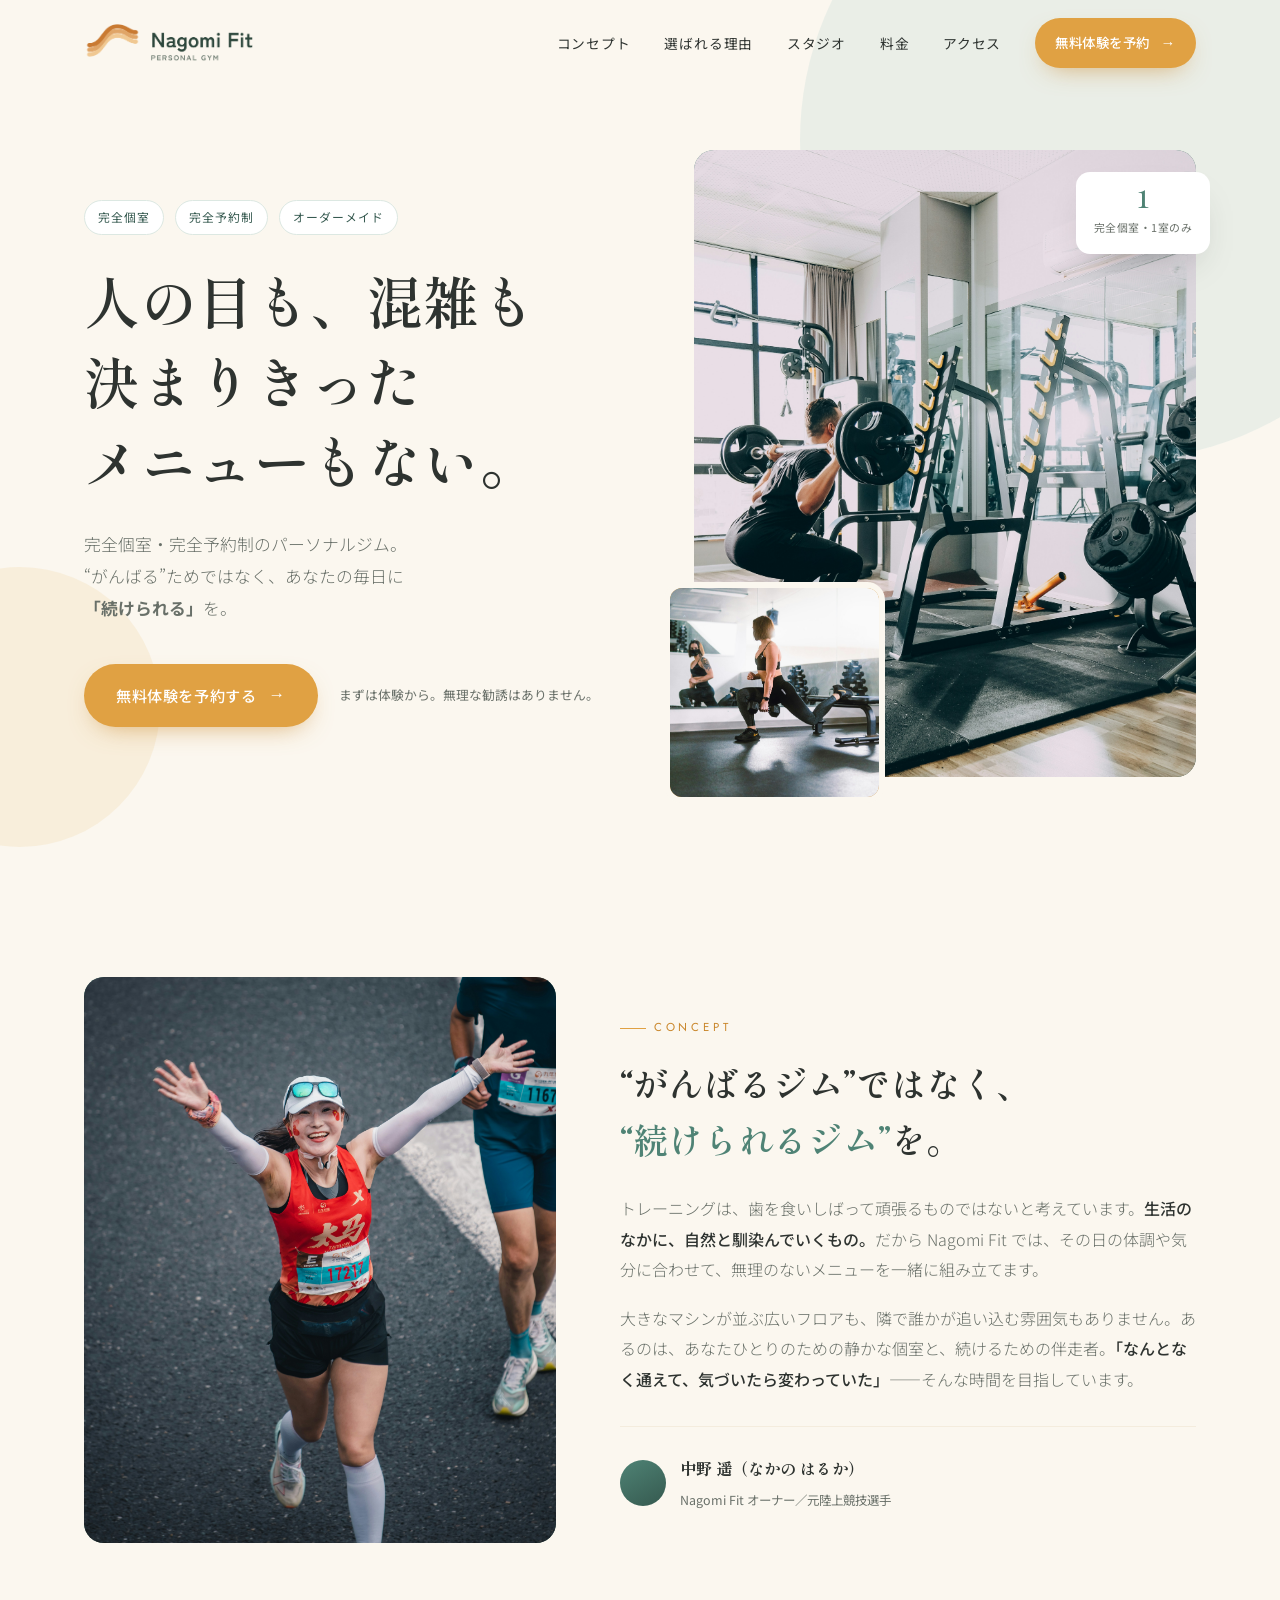
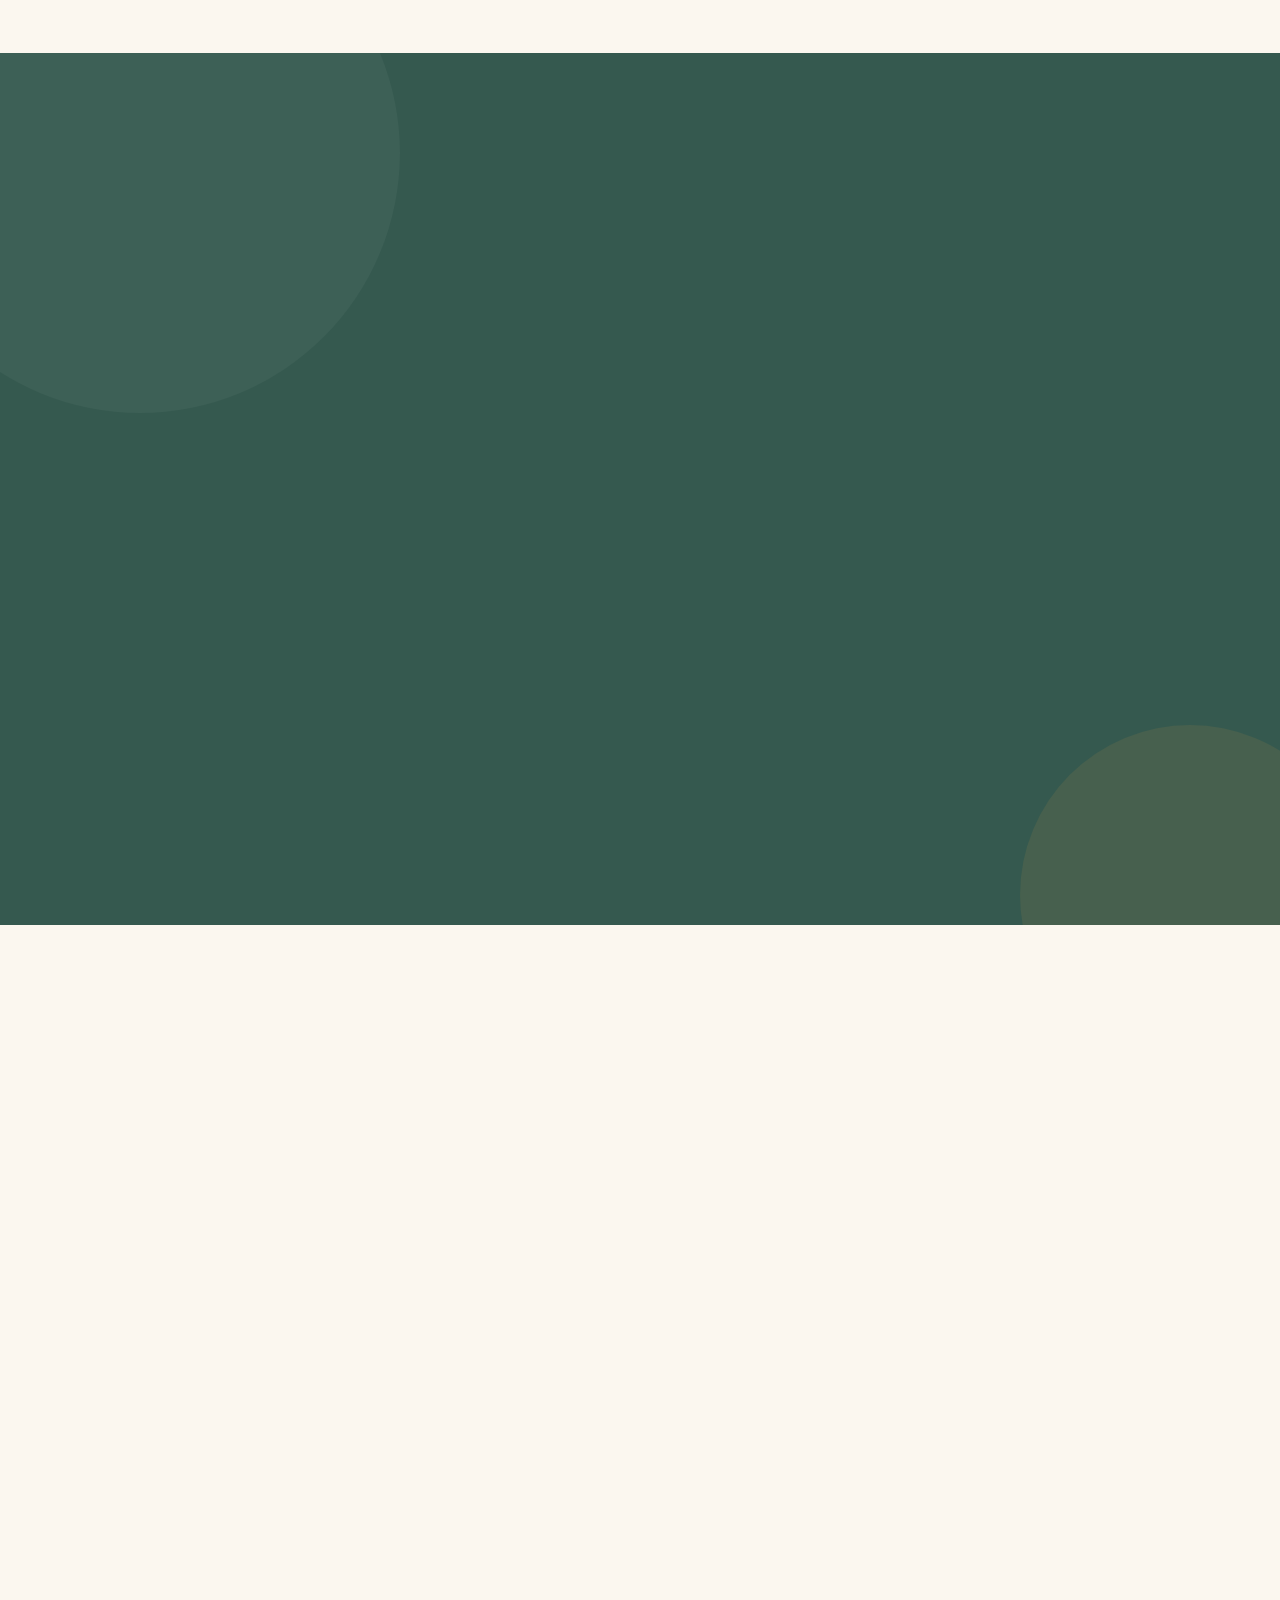
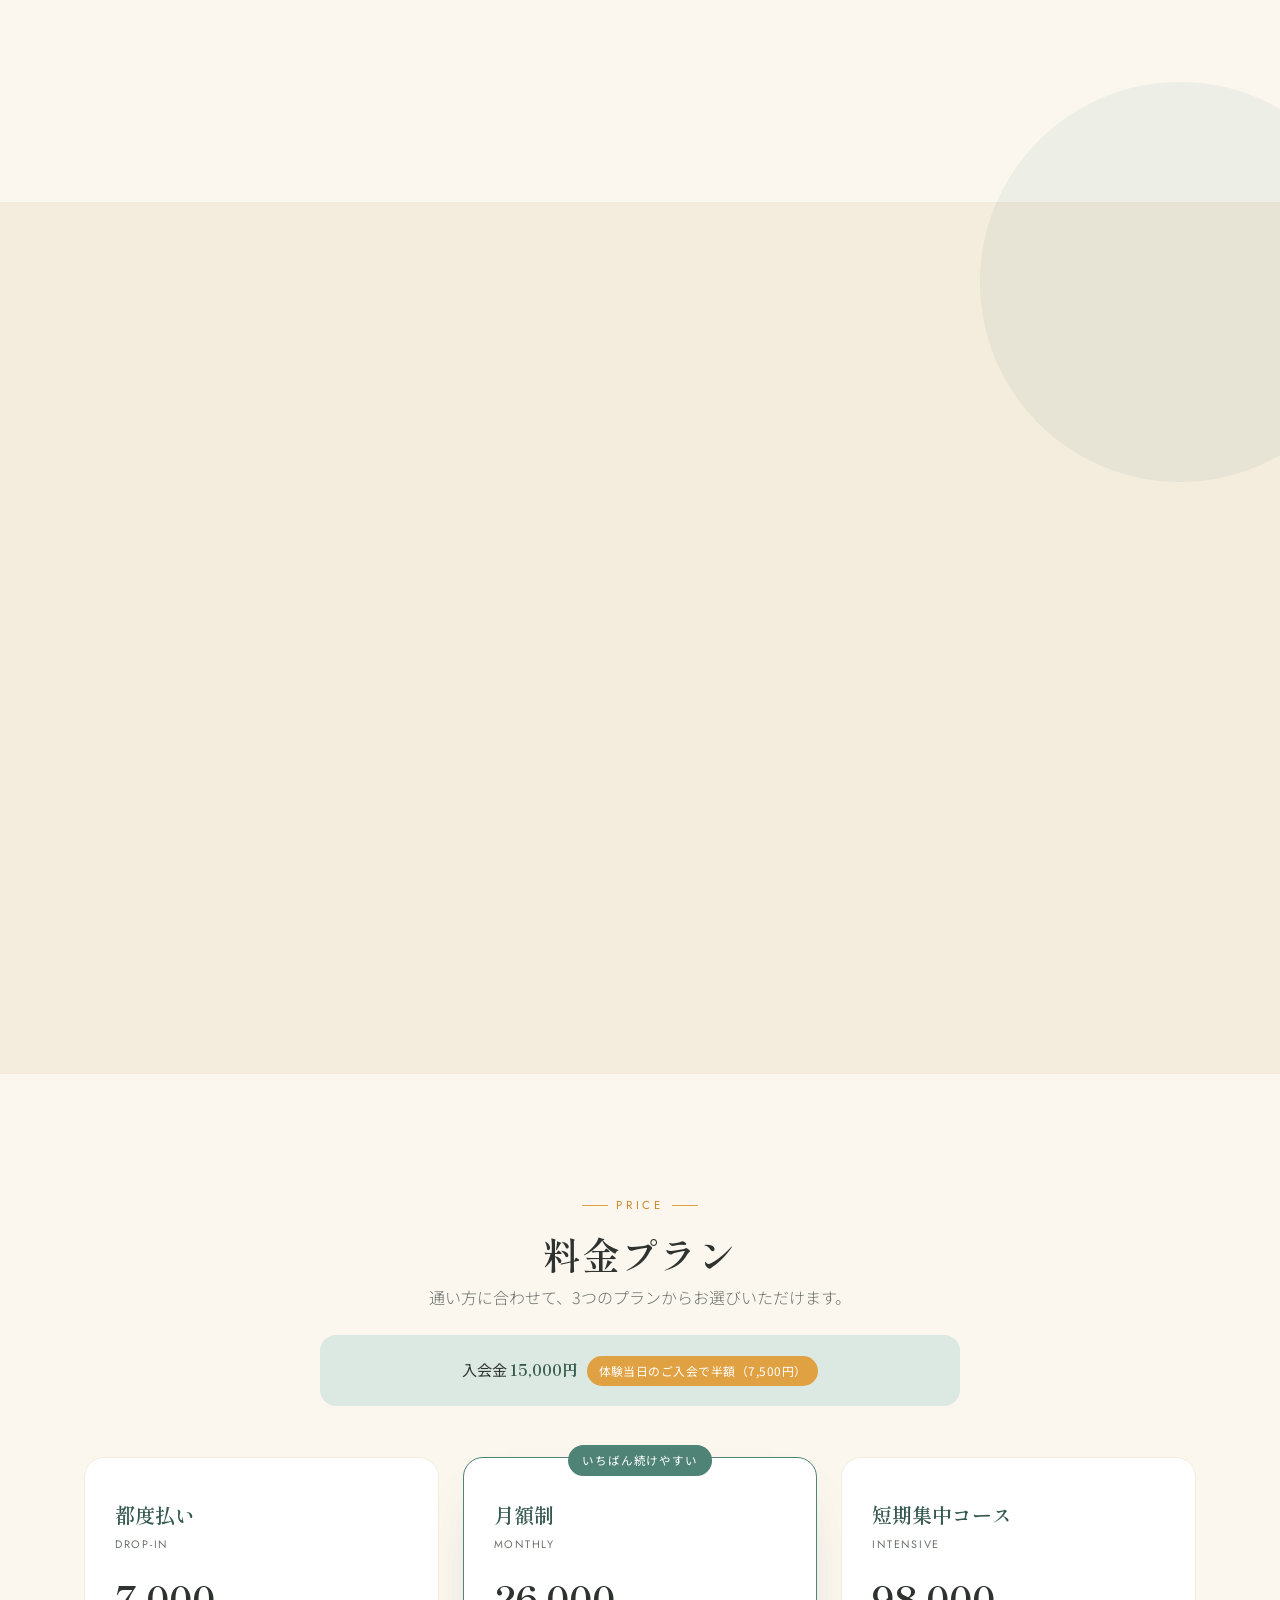
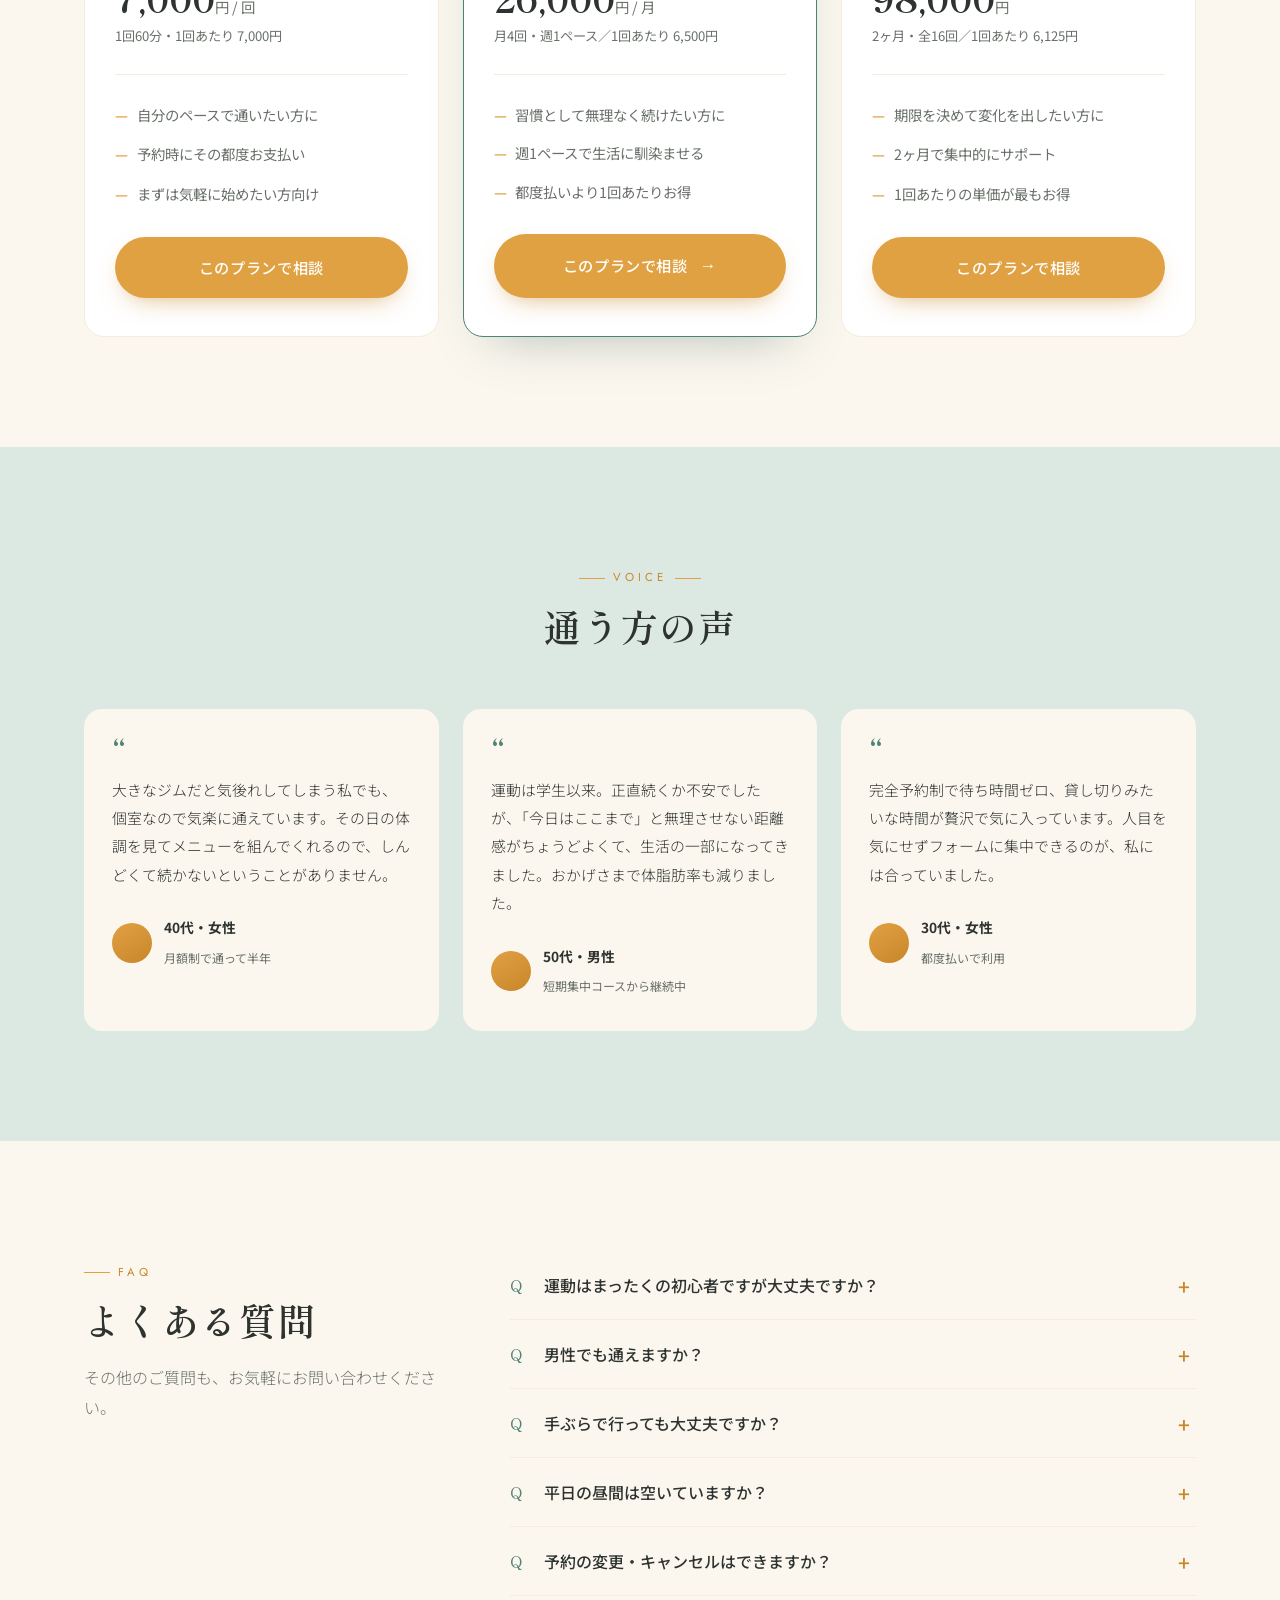
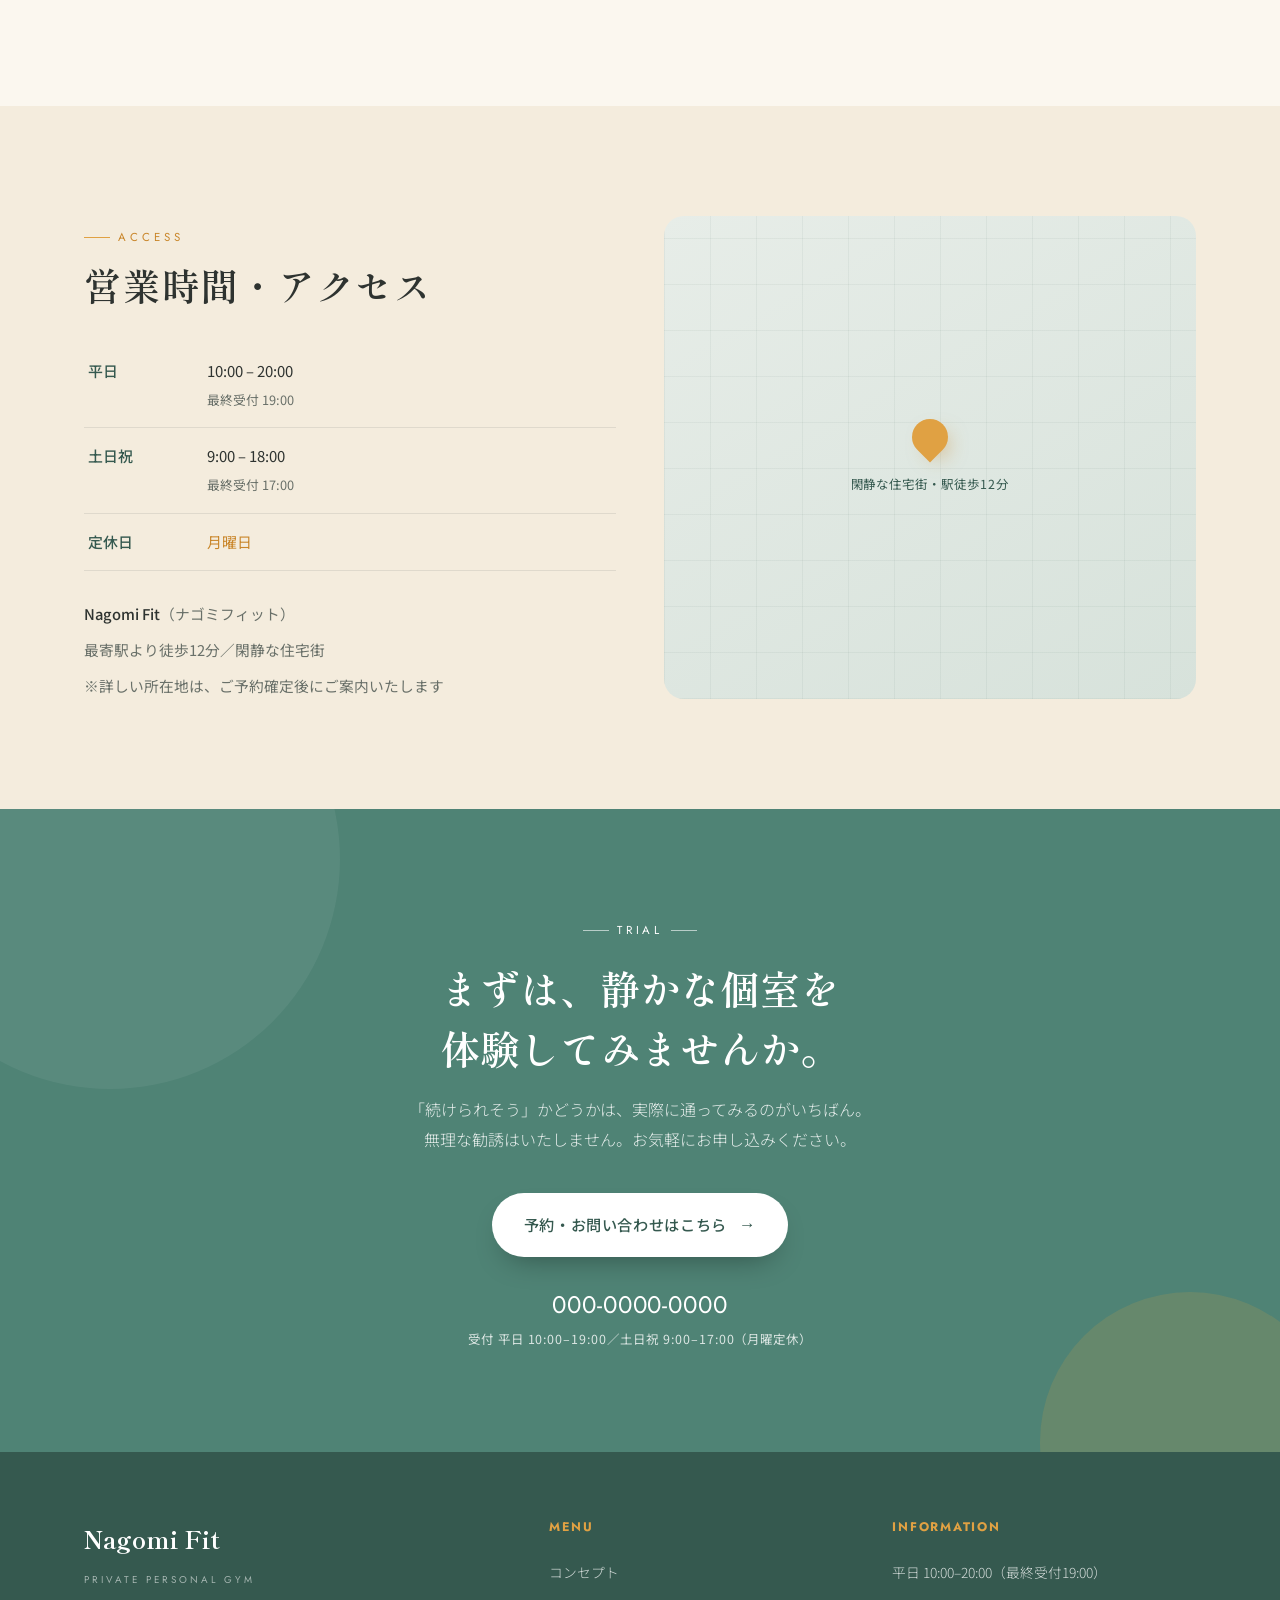
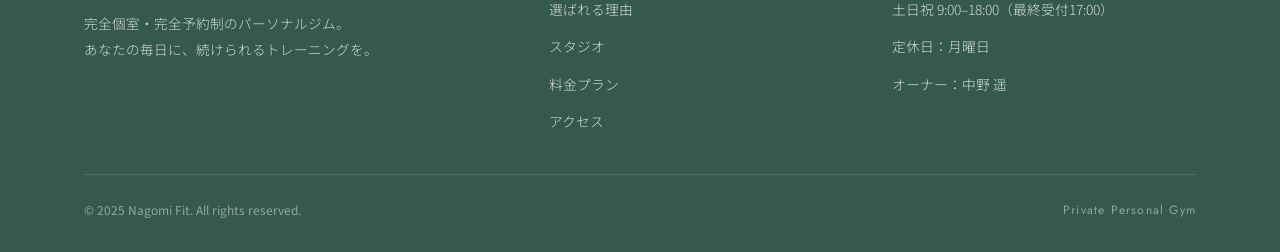
==== index.html @ 96a3b8b2 "first commit" ====
<!DOCTYPE html>
<html lang="ja">
<head>
<meta charset="UTF-8">
<meta name="viewport" content="width=device-width, initial-scale=1.0">
<title>Nagomi Fit｜完全個室・完全予約制のパーソナルジム</title>
<!-- ===== Favicon ===== -->
<link rel="icon" type="image/png" sizes="32x32" href="img/favicon2.png">
<link rel="icon" type="image/png" sizes="512x512" href="img/favicon2.png">
<link rel="apple-touch-icon" href="img/apple-touch-icon.png">
<meta name="theme-color" content="#2D473C">

<meta name="description" content="人の目も、混雑も、決まりきったメニューもない。完全個室・完全予約制のパーソナルジム Nagomi Fit。あなたの毎日に“続けられる”を。">
<link rel="preconnect" href="https://fonts.googleapis.com">
<link rel="preconnect" href="https://fonts.gstatic.com" crossorigin>
<link href="https://fonts.googleapis.com/css2?family=Shippori+Mincho:wght@500;600;700&family=Noto+Sans+JP:wght@300;400;500;700&family=Jost:wght@300;400;500&display=swap" rel="stylesheet">
<link rel="stylesheet" href="css/style.css">
</head>
<body>

<!-- ===== HEADER ===== -->
<header id="site-header">
  <div class="wrap nav">
    <a href="#top" class="logo" aria-label="Nagomi Fit ホーム">
  <img src="img/logo-transparent.png" alt="Nagomi Fit｜Private Personal Gym">
    </a>
    <nav class="menu" id="menu">
      <a class="link" href="#concept">コンセプト</a>
      <a class="link" href="#diff">選ばれる理由</a>
      <a class="link" href="#studio">スタジオ</a>
      <a class="link" href="#price">料金</a>
      <a class="link" href="#access">アクセス</a>
      <a class="btn nav-cta" href="trial.html">無料体験を予約<span class="arw">→</span></a>
    </nav>
    <button class="burger" id="burger" aria-label="メニューを開く" aria-expanded="false">
      <span></span><span></span><span></span>
    </button>
  </div>
</header>

<!-- ===== HERO ===== -->
<section class="hero" id="top">
  <div class="arc arc-1"></div>
  <div class="arc arc-2"></div>
  <div class="wrap hero-grid">
    <div class="hero-copy reveal">
      <div class="hero-tag">
        <span>完全個室</span><span>完全予約制</span><span>オーダーメイド</span>
      </div>
      <h1>人の目も、混雑も<br>決まりきった<br>メニューもない。</h1>
      <p class="sub">完全個室・完全予約制のパーソナルジム。<br>“がんばる”ためではなく、あなたの毎日に<strong><br>「続けられる」</strong>を。</p>
      <div class="hero-actions">
        <a class="btn" href="trial.html">無料体験を予約する<span class="arw">→</span></a>
        <span class="note">まずは体験から。無理な勧誘はありません。</span>
      </div>
    </div>
    <div class="hero-visual reveal">
      <!-- 写真の入れ方：.ph の中に <img> を1つ入れるだけ（ラベルと模様は自動で消えます） -->
      <div class="ph ph-main">
        <img src="img/1.jpg" alt="完全個室でのトレーニング風景">
      </div>
      <div class="ph ph-sub">
        <img src="img/1no2.jpg" alt="トレーニングの様子">
      </div>
      <div class="float-badge">
        <b>1</b><span>完全個室・1室のみ</span>
      </div>
    </div>
  </div>
</section>

<!-- ===== CONCEPT ===== -->
<section class="concept" id="concept">
  <div class="wrap concept-grid">
    <div class="ph ph-portrait reveal">
      <img src="img/2.jpg" alt="オーナー・トレーナー 中野 遥">
      <div class="cap">OWNER<small>オーナー・トレーナー 中野 遥</small></div>
    </div>
    <div class="concept-body reveal">
      <span class="eyebrow">Concept</span>
      <h2>“がんばるジム”ではなく、<br><span class="mark">“続けられるジム”</span>を。</h2>
      <p>トレーニングは、歯を食いしばって頑張るものではないと考えています。<strong>生活のなかに、自然と馴染んでいくもの。</strong>だから Nagomi Fit では、その日の体調や気分に合わせて、無理のないメニューを一緒に組み立てます。</p>
      <p>大きなマシンが並ぶ広いフロアも、隣で誰かが追い込む雰囲気もありません。あるのは、あなたひとりのための静かな個室と、続けるための伴走者。<strong>「なんとなく通えて、気づいたら変わっていた」</strong>——そんな時間を目指しています。</p>
      <div class="owner">
        <span class="dot"></span>
        <div>
          <b>中野 遥（なかの はるか）</b>
          <span>Nagomi Fit オーナー／元陸上競技選手</span>
        </div>
      </div>
    </div>
  </div>
</section>

<!-- ===== DIFFERENCE ===== -->
<section class="diff" id="diff">
  <div class="arc arc-a"></div>
  <div class="arc arc-b"></div>
  <div class="wrap">
    <div class="head reveal">
      <span class="eyebrow center">Why Nagomi</span>
      <h2 class="sec-title">大手ジムとは、ここが違います。</h2>
      <p class="lead">「なんとなく良さそう」の理由を、3つに分けてお伝えします。</p>
    </div>
    <div class="diff-grid">
      <div class="dcard reveal">
        <span class="no">01</span>
        <svg class="ic" viewBox="0 0 48 48" fill="none" stroke="currentColor" stroke-width="1.6"><rect x="8" y="8" width="32" height="32" rx="4"/><path d="M24 20a4 4 0 100 8 4 4 0 000-8z"/><path d="M16 40c1.5-4 4.5-6 8-6s6.5 2 8 6"/></svg>
        <h3>完全個室</h3>
        <p class="en">Private Room</p>
        <p>トレーニングは1室のみの完全個室。周りの視線も、順番待ちもありません。人目を気にせず、自分のペースだけに集中できます。</p>
      </div>
      <div class="dcard reveal">
        <span class="no">02</span>
        <svg class="ic" viewBox="0 0 48 48" fill="none" stroke="currentColor" stroke-width="1.6"><circle cx="24" cy="24" r="16"/><path d="M24 15v9l6 4"/></svg>
        <h3>完全予約制</h3>
        <p class="en">By Appointment</p>
        <p>予約した時間は、あなただけのもの。混み合うフロアでマシンを待つことも、フラッと入ってきた人に気を遣うこともありません。</p>
      </div>
      <div class="dcard reveal">
        <span class="no">03</span>
        <svg class="ic" viewBox="0 0 48 48" fill="none" stroke="currentColor" stroke-width="1.6"><path d="M10 30c4-2 6-10 8-10s3 6 6 6 4-12 6-12 4 14 6 14"/><path d="M8 38h32"/></svg>
        <h3>オーダーメイド</h3>
        <p class="en">Made For You</p>
        <p>決まったメニュー表はありません。その日のあなたを見て、ゼロから組み立てる完全オーダーメイド。だから無理なく続きます。</p>
      </div>
    </div>
    <p class="versus reveal">大人数・セルフ・画一メニューの大手ジムではなく、<b>ひとりのために、静かに続けられる場所。</b></p>
  </div>
</section>

<!-- ===== FOR YOU ===== -->
<section class="foryou" id="foryou">
  <div class="wrap foryou-grid">
    <div class="foryou-body reveal">
      <div class="head">
        <span class="eyebrow">For You</span>
        <h2 class="sec-title">こんな方に、続いています。</h2>
      </div>
      <ul class="check-list">
        <li><span class="chk">✓</span><span>ここ数年、運動から遠ざかっていた。そろそろ体を動かしたい</span></li>
        <li><span class="chk">✓</span><span>大人数のジムや、人に見られるのが少し苦手</span></li>
        <li><span class="chk">✓</span><span>これまで何度か挑戦したけれど、続かなかった</span></li>
        <li><span class="chk">✓</span><span>自分に合ったペースで、基礎から丁寧に始めたい</span></li>
      </ul>
      <p class="foryou-note"><b>運動が久しぶりの方こそ、歓迎です。</b>体力に自信がなくても大丈夫。まずはできることから、一緒に始めましょう。</p>
    </div>
    <div class="ph ph-tall reveal">
      <img src="img/3.jpg" alt="マンツーマンでの丁寧な指導">
      <div class="cap">SESSION<small>マンツーマンでの丁寧な指導</small></div>
    </div>
  </div>
</section>

<!-- ===== STUDIO ===== -->
<section class="studio" id="studio">
  <div class="arc arc-s"></div>
  <div class="wrap studio-grid">
    <div class="studio-photos reveal">
      <div class="ph big">
        <img src="img/4.jpg" alt="完全個室スタジオ全体">
        <div class="cap">STUDIO<small>完全個室スタジオ全体</small></div>
      </div>
      <div class="ph sm">
        <img src="img/5.jpg" alt="フリーウェイト">
        <div class="cap" style="font-size:.62rem">FREE WEIGHTS</div>
      </div>
      <div class="ph sm">
        <img src="img/6.jpg" alt="スタジオのディテール">
        <div class="cap" style="font-size:.62rem">DETAIL</div>
      </div>
    </div>
    <div class="studio-body reveal">
      <span class="eyebrow">Studio</span>
      <h2>あなただけの、<br>完全個室スタジオ。</h2>
      <p>大型マシンは置かず、体の使い方が身につくフリーウェイトを中心に。小さくても、必要なものだけが整った静かな空間です。</p>
      <ul class="spec">
        <li><b>完全個室 1室</b>／落ち着いてトレーニングに集中できる広さ</li>
        <li><b>フリーウェイト中心</b>／ダンベル・バーベル・ベンチなどを完備</li>
        <li><b>防音・耐荷重補強の床</b>／音や振動を気にせず動けます</li>
        <li><b>完全予約制</b>／滞在中、この空間はあなただけのもの</li>
      </ul>
    </div>
  </div>
</section>

<!-- ===== PRICE ===== -->
<section class="price" id="price">
  <div class="wrap">
    <div class="head reveal">
      <span class="eyebrow center">Price</span>
      <h2 class="sec-title">料金プラン</h2>
      <p class="lead">通い方に合わせて、3つのプランからお選びいただけます。</p>
    </div>
    <div class="join-fee reveal">
      入会金 <b>15,000円</b>
      <span class="camp">体験当日のご入会で半額（7,500円）</span>
    </div>
    <div class="plans">
      <div class="plan reveal">
        <div class="pname">都度払い</div>
        <div class="pen">Drop-in</div>
        <div class="amt">7,000<small>円 / 回</small></div>
        <div class="per">1回60分・1回あたり 7,000円</div>
        <hr>
        <ul>
          <li>自分のペースで通いたい方に</li>
          <li>予約時にその都度お支払い</li>
          <li>まずは気軽に始めたい方向け</li>
        </ul>
        <a class="btn" href="trial.html?plan=都度払い">このプランで相談</a>
      </div>
      <div class="plan feat reveal">
        <div class="tag">いちばん続けやすい</div>
        <div class="pname">月額制</div>
        <div class="pen">Monthly</div>
        <div class="amt">26,000<small>円 / 月</small></div>
        <div class="per">月4回・週1ペース／1回あたり 6,500円</div>
        <hr>
        <ul>
          <li>習慣として無理なく続けたい方に</li>
          <li>週1ペースで生活に馴染ませる</li>
          <li>都度払いより1回あたりお得</li>
        </ul>
        <a class="btn" href="trial.html?plan=月額制">このプランで相談<span class="arw">→</span></a>
      </div>
      <div class="plan reveal">
        <div class="pname">短期集中コース</div>
        <div class="pen">Intensive</div>
        <div class="amt">98,000<small>円</small></div>
        <div class="per">2ヶ月・全16回／1回あたり 6,125円</div>
        <hr>
        <ul>
          <li>期限を決めて変化を出したい方に</li>
          <li>2ヶ月で集中的にサポート</li>
          <li>1回あたりの単価が最もお得</li>
        </ul>
        <a class="btn" href="trial.html?plan=短期集中コース">このプランで相談</a>
      </div>
    </div>
  </div>
</section>

<!-- ===== VOICE ===== -->
<section class="voice" id="voice">
  <div class="wrap">
    <div class="head reveal">
      <span class="eyebrow center">Voice</span>
      <h2 class="sec-title">通う方の声</h2>
    </div>
    <div class="v-grid">
      <div class="vcard reveal">
        <div class="q">“</div>
        <p>大きなジムだと気後れしてしまう私でも、個室なので気楽に通えています。その日の体調を見てメニューを組んでくれるので、しんどくて続かないということがありません。</p>
        <div class="who"><span class="av"></span><div><b>40代・女性</b><span>月額制で通って半年</span></div></div>
      </div>
      <div class="vcard reveal">
        <div class="q">“</div>
        <p>運動は学生以来。正直続くか不安でしたが、「今日はここまで」と無理させない距離感がちょうどよくて、生活の一部になってきました。おかげさまで体脂肪率も減りました。</p>
        <div class="who"><span class="av"></span><div><b>50代・男性</b><span>短期集中コースから継続中</span></div></div>
      </div>
      <div class="vcard reveal">
        <div class="q">“</div>
        <p>完全予約制で待ち時間ゼロ、貸し切りみたいな時間が贅沢で気に入っています。人目を気にせずフォームに集中できるのが、私には合っていました。</p>
        <div class="who"><span class="av"></span><div><b>30代・女性</b><span>都度払いで利用</span></div></div>
      </div>
    </div>
  </div>
</section>

<!-- ===== FAQ ===== -->
<section class="faq" id="faq">
  <div class="wrap faq-grid">
    <div class="reveal">
      <span class="eyebrow">FAQ</span>
      <h2 class="sec-title">よくある質問</h2>
      <p class="lead" style="margin-top:.8rem">その他のご質問も、お気軽にお問い合わせください。</p>
    </div>
    <div class="faq-list reveal">
      <div class="faq-item">
        <button class="faq-q">運動はまったくの初心者ですが大丈夫ですか？</button>
        <div class="faq-a"><p>もちろんです。むしろ運動から離れていた方こそ歓迎しています。体力や経験に合わせて基礎から丁寧に組み立てますので、ご安心ください。</p></div>
      </div>
      <div class="faq-item">
        <button class="faq-q">男性でも通えますか？</button>
        <div class="faq-a"><p>はい、男性の方もご利用いただけます。完全個室・完全予約制なので、性別や年齢を問わず、周りを気にせず取り組んでいただけます。</p></div>
      </div>
      <div class="faq-item">
        <button class="faq-q">手ぶらで行っても大丈夫ですか？</button>
        <div class="faq-a"><p>動きやすい服装・シューズ・お飲み物のご用意をおすすめしています。持ち物の詳細は、ご予約後にご案内いたします。</p></div>
      </div>
      <div class="faq-item">
        <button class="faq-q">平日の昼間は空いていますか？</button>
        <div class="faq-a"><p>平日の日中は比較的ご予約が取りやすい時間帯です。ゆったり通いたい方には、平日昼のご利用もおすすめしています。</p></div>
      </div>
      <div class="faq-item">
        <button class="faq-q">予約の変更・キャンセルはできますか？</button>
        <div class="faq-a"><p>可能です。完全予約制のため、変更・キャンセルの期限を設けています。詳細はご入会時にご説明いたします。</p></div>
      </div>
    </div>
  </div>
</section>

<!-- ===== ACCESS ===== -->
<section class="access" id="access">
  <div class="wrap">
    <div class="access-grid">
      <div class="access-info reveal">
        <span class="eyebrow">Access</span>
        <h2 class="sec-title">営業時間・アクセス</h2>
        <table class="hours-table">
          <tr><th>平日</th><td>10:00 – 20:00<br><small>最終受付 19:00</small></td></tr>
          <tr><th>土日祝</th><td>9:00 – 18:00<br><small>最終受付 17:00</small></td></tr>
          <tr class="off"><th>定休日</th><td>月曜日</td></tr>
        </table>
        <div class="access-meta">
          <span><b>Nagomi Fit</b>（ナゴミフィット）</span>
          <span>最寄駅より徒歩12分／閑静な住宅街</span>
          <span>※詳しい所在地は、ご予約確定後にご案内いたします</span>
        </div>
      </div>
      <div class="map-ph reveal">
        <div class="map-pin">
          <div class="pin"></div>
          <small>閑静な住宅街・駅徒歩12分</small>
        </div>
      </div>
    </div>
  </div>
</section>

<!-- ===== CTA ===== -->
<section class="cta" id="cta">
  <div class="arc arc-c1"></div>
  <div class="arc arc-c2"></div>
  <div class="wrap cta-inner reveal">
    <span class="eyebrow center">Trial</span>
    <h2>まずは、静かな個室を<br>体験してみませんか。</h2>
    <p>「続けられそう」かどうかは、実際に通ってみるのがいちばん。<br>無理な勧誘はいたしません。お気軽にお申し込みください。</p>
    <a class="btn" href="trial.html">予約・お問い合わせはこちら<span class="arw">→</span></a>
    <div class="tel">
      <b>000-0000-0000</b>
      <span>受付 平日 10:00–19:00／土日祝 9:00–17:00（月曜定休）</span>
    </div>
  </div>
</section>

<!-- ===== FOOTER ===== -->
<footer>
  <div class="wrap">
    <div class="foot-grid">
      <div class="foot-logo">
        <b>Nagomi Fit</b><span>Private Personal Gym</span>
        <p>完全個室・完全予約制のパーソナルジム。<br>あなたの毎日に、続けられるトレーニングを。</p>
      </div>
      <div class="foot-col">
        <h4>Menu</h4>
        <ul>
          <li><a href="#concept">コンセプト</a></li>
          <li><a href="#diff">選ばれる理由</a></li>
          <li><a href="#studio">スタジオ</a></li>
          <li><a href="#price">料金プラン</a></li>
          <li><a href="#access">アクセス</a></li>
        </ul>
      </div>
      <div class="foot-col">
        <h4>Information</h4>
        <ul>
          <li>平日 10:00–20:00（最終受付19:00）</li>
          <li>土日祝 9:00–18:00（最終受付17:00）</li>
          <li>定休日：月曜日</li>
          <li>オーナー：中野 遥</li>
        </ul>
      </div>
    </div>
    <div class="foot-bottom">
      <span>© 2025 Nagomi Fit. All rights reserved.</span>
      <span class="latin">Private Personal Gym</span>
    </div>
  </div>
</footer>

<script>
  // header scroll state
  const header=document.getElementById('site-header');
  const onScroll=()=>header.classList.toggle('scrolled',window.scrollY>40);
  onScroll();window.addEventListener('scroll',onScroll,{passive:true});

  // mobile menu
  const burger=document.getElementById('burger');
  const menu=document.getElementById('menu');
  burger.addEventListener('click',()=>{
    const open=menu.classList.toggle('open');
    burger.classList.toggle('open',open);
    burger.setAttribute('aria-expanded',open);
    burger.setAttribute('aria-label',open?'メニューを閉じる':'メニューを開く');
  });
  menu.querySelectorAll('a').forEach(a=>a.addEventListener('click',()=>{
    menu.classList.remove('open');burger.classList.remove('open');
    burger.setAttribute('aria-expanded',false);
  }));

  // faq accordion
  document.querySelectorAll('.faq-q').forEach(q=>{
    q.addEventListener('click',()=>{
      const item=q.parentElement;
      const a=item.querySelector('.faq-a');
      const open=item.classList.toggle('open');
      a.style.maxHeight=open?a.scrollHeight+'px':null;
    });
  });

  // scroll reveal
  const io=new IntersectionObserver((entries)=>{
    entries.forEach(e=>{if(e.isIntersecting){e.target.classList.add('in');io.unobserve(e.target);}});
  },{threshold:.14});
  document.querySelectorAll('.reveal').forEach(el=>io.observe(el));
</script>
</body>
</html>
---- css/style.css ----
/* ==========================================================
   Nagomi Fit  |  Private Personal Gym  —  stylesheet
   Palette: sage green (#4f8375) / honey amber (#e0a143) / cream (#fbf7ef)
   Type: Shippori Mincho (見出し) / Noto Sans JP (本文) / Jost (欧文)
   ========================================================== */

  :root{
    --green:#4f8375;
    --green-deep:#35594f;
    --green-soft:#dce8e2;
    --amber:#e0a143;
    --amber-deep:#c9862a;
    --amber-soft:#f5e6c8;
    --cream:#fbf7ef;
    --cream-2:#f4ecdd;
    --ink:#2e3330;
    --ink-soft:#697069;
    --white:#ffffff;
    --serif:"Shippori Mincho",serif;
    --sans:"Noto Sans JP",sans-serif;
    --latin:"Jost",sans-serif;
    --maxw:1160px;
  }
  *{margin:0;padding:0;box-sizing:border-box}
  html{scroll-behavior:smooth}
  body{
    font-family:var(--sans);
    color:var(--ink);
    background:var(--cream);
    line-height:1.9;
    font-weight:400;
    -webkit-font-smoothing:antialiased;
    overflow-x:hidden;
  }
  img{max-width:100%;display:block}
  a{color:inherit;text-decoration:none}
  ::selection{background:var(--amber-soft)}

  /* ---------- shared ---------- */
  .wrap{max-width:var(--maxw);margin:0 auto;padding:0 24px}
  .eyebrow{
    font-family:var(--latin);
    font-weight:400;
    letter-spacing:.34em;
    font-size:.72rem;
    color:var(--amber-deep);
    text-transform:uppercase;
    display:inline-flex;align-items:center;gap:.7em;
  }
  .eyebrow::before{content:"";width:26px;height:1px;background:var(--amber)}
  .eyebrow.center{justify-content:center}
  .eyebrow.center::after{content:"";width:26px;height:1px;background:var(--amber)}
  .sec-title{
    font-family:var(--serif);
    font-weight:600;
    line-height:1.5;
    letter-spacing:.02em;
    font-size:clamp(1.55rem,3.6vw,2.35rem);
    margin:.55rem 0 0;
  }
  .lead{color:var(--ink-soft);font-weight:300;font-size:1rem}
  section{position:relative}

  .btn{
    display:inline-flex;align-items:center;gap:.8em;
    font-family:var(--sans);font-weight:500;font-size:.95rem;
    letter-spacing:.04em;
    padding:1.05em 2.1em;
    border-radius:999px;
    background:var(--amber);
    color:#fff;
    transition:transform .3s ease,box-shadow .3s ease,background .3s ease;
    box-shadow:0 10px 26px -12px rgba(201,134,42,.7);
  }
  .btn:hover{background:var(--amber-deep);transform:translateY(-2px);box-shadow:0 16px 30px -12px rgba(201,134,42,.75)}
  .btn .arw{font-family:var(--latin);font-size:1.1em}
  .btn.ghost{
    background:transparent;color:var(--green-deep);
    border:1px solid var(--green);box-shadow:none;
  }
  .btn.ghost:hover{background:var(--green);color:#fff}

  /* soft arc / circle signature motif */
  .arc{position:absolute;border-radius:50%;pointer-events:none;z-index:0}

  /* ---------- header ---------- */
  .logo{ display:block; line-height:0; }
  .logo img{
    height: 48px;/* スクロール時に縮めるなら .scrolled .logo img で調整すること */
    width: auto;
    display: block;
    transition:height .4s ease;
}
@media (max-width: 640px){
  .logo img{ height: 40px; }
  header.scrolled .logo img{ height:28px; }
}

  header{
    position:fixed;top:0;left:0;width:100%;z-index:100;
    transition:background .4s ease,box-shadow .4s ease,padding .4s ease;
    padding:18px 0;
  }
  header.scrolled{background:rgba(251,247,239,.92);backdrop-filter:blur(8px);box-shadow:0 1px 0 rgba(46,51,48,.06);padding:12px 0}
  .nav{display:flex;align-items:center;justify-content:space-between}
  .menu{display:flex;align-items:center;gap:2.1rem}
  .menu a.link{font-size:.86rem;letter-spacing:.06em;color:var(--ink);position:relative;padding:.2em 0}
  .menu a.link::after{content:"";position:absolute;left:0;bottom:-2px;width:0;height:1px;background:var(--green);transition:width .3s ease}
  .menu a.link:hover::after{width:100%}
  .nav-cta{padding:.8em 1.5em;font-size:.84rem}
  .burger{display:none;flex-direction:column;gap:5px;background:none;border:0;cursor:pointer;padding:6px;z-index:110}
  .burger span{width:26px;height:2px;background:var(--green-deep);transition:.3s}

  /* ---------- hero ---------- */
  .hero{padding:150px 0 90px;position:relative;overflow:hidden}
  .hero .arc-1{width:640px;height:640px;background:var(--green-soft);top:-180px;right:-160px;opacity:.55}
  .hero .arc-2{width:280px;height:280px;background:var(--amber-soft);bottom:20px;left:-120px;opacity:.5}
  .hero-grid{display:grid;grid-template-columns:1.05fr .95fr;gap:56px;align-items:center;position:relative;z-index:2}
  .hero-tag{display:inline-flex;gap:.7em;flex-wrap:wrap;margin-bottom:1.6rem}
  .hero-tag span{
    font-size:.74rem;letter-spacing:.08em;color:var(--green-deep);
    background:#fff;border:1px solid var(--green-soft);
    padding:.45em 1.1em;border-radius:999px;
  }
  .hero h1{
    font-family:var(--serif);font-weight:600;
    font-size:clamp(2.05rem,5.4vw,3.5rem);
    line-height:1.42;letter-spacing:.01em;color:var(--ink);
  }
  .hero h1 em{font-style:normal;color:var(--green);position:relative;white-space:nowrap}
  .hero h1 .u{
    background:linear-gradient(transparent 62%,var(--amber-soft) 62%);
  }
  .hero p.sub{margin:1.9rem 0 2.4rem;font-size:1.05rem;color:var(--ink-soft);font-weight:300;max-width:26em}
  .hero-actions{display:flex;align-items:center;gap:1.3rem;flex-wrap:wrap}
  .hero-actions .note{font-size:.8rem;color:var(--ink-soft)}
  /* hero visual */
  .hero-visual{position:relative}
  .ph{
    position:relative;border-radius:20px;overflow:hidden;
    background:linear-gradient(150deg,var(--green) 0%,var(--green-deep) 100%);
    display:flex;align-items:flex-end;
    isolation:isolate;
  }
  .ph::after{content:"";position:absolute;inset:0;background:
     radial-gradient(120% 90% at 80% 10%,rgba(255,255,255,.14),transparent 55%),
     repeating-linear-gradient(135deg,rgba(255,255,255,.05) 0 2px,transparent 2px 22px);
     z-index:1}
  .ph .cap{position:relative;z-index:2;color:rgba(255,255,255,.9);padding:18px 20px;font-size:.72rem;letter-spacing:.14em;font-family:var(--latin);text-transform:uppercase}
  .ph .cap small{display:block;font-family:var(--sans);letter-spacing:.02em;font-size:.72rem;opacity:.75;text-transform:none;margin-top:2px}
  .hero-visual .ph-main{aspect-ratio:4/5}
  .hero-visual .ph-sub{
    aspect-ratio:1/1;position:absolute;width:44%;bottom:-26px;left:-30px;
    border:6px solid var(--cream);border-radius:18px;
    background:linear-gradient(150deg,var(--amber) 0%,var(--amber-deep) 100%);
  }
  .hero-visual .ph-sub::after{background:repeating-linear-gradient(45deg,rgba(255,255,255,.06) 0 2px,transparent 2px 20px)}
  .float-badge{
    position:absolute;top:22px;right:-14px;z-index:3;
    background:#fff;border-radius:14px;padding:14px 18px;
    box-shadow:0 18px 40px -20px rgba(46,51,48,.4);
    text-align:center;
  }
  .float-badge b{font-family:var(--serif);color:var(--green);font-size:1.5rem;display:block;line-height:1}
  .float-badge span{font-size:.68rem;color:var(--ink-soft);letter-spacing:.04em}

  /* ---------- concept ---------- */
  .concept{padding:110px 0}
  .concept-grid{display:grid;grid-template-columns:.9fr 1.1fr;gap:64px;align-items:center}
  .concept .ph-portrait{aspect-ratio:5/6;border-radius:20px}
  .concept-body h2{
    font-family:var(--serif);font-weight:600;line-height:1.6;
    font-size:clamp(1.5rem,3.4vw,2.2rem);margin:1rem 0 1.6rem;
  }
  .concept-body h2 .mark{color:var(--green)}
  .concept-body p{color:var(--ink-soft);margin-bottom:1.15rem;font-weight:300}
  .concept-body p strong{color:var(--ink);font-weight:500}
  .owner{display:flex;align-items:center;gap:14px;margin-top:2rem;padding-top:1.6rem;border-top:1px solid var(--cream-2)}
  .owner .dot{width:46px;height:46px;border-radius:50%;background:linear-gradient(150deg,var(--green),var(--green-deep));flex:none}
  .owner b{font-family:var(--serif);font-size:1rem;display:block}
  .owner span{font-size:.78rem;color:var(--ink-soft)}

  /* ---------- difference ---------- */
  .diff{padding:110px 0;background:var(--green-deep);color:#fff;overflow:hidden}
  .diff .arc-a{width:520px;height:520px;background:rgba(255,255,255,.04);top:-160px;left:-120px}
  .diff .arc-b{width:340px;height:340px;background:rgba(224,161,67,.1);bottom:-140px;right:-80px}
  .diff .head{text-align:center;max-width:40em;margin:0 auto 4rem;position:relative;z-index:2}
  .diff .eyebrow{color:var(--amber)}
  .diff .eyebrow::before,.diff .eyebrow::after{background:var(--amber)}
  .diff .sec-title{color:#fff}
  .diff .head .lead{color:rgba(255,255,255,.72)}
  .diff-grid{display:grid;grid-template-columns:repeat(3,1fr);gap:26px;position:relative;z-index:2}
  .dcard{
    background:rgba(255,255,255,.05);
    border:1px solid rgba(255,255,255,.1);
    border-radius:18px;padding:38px 30px;
    transition:transform .35s ease,background .35s ease;
  }
  .dcard:hover{transform:translateY(-6px);background:rgba(255,255,255,.09)}
  .dcard .no{font-family:var(--latin);font-weight:300;font-size:.9rem;letter-spacing:.2em;color:var(--amber)}
  .dcard .ic{width:52px;height:52px;margin:22px 0 20px;color:var(--amber)}
  .dcard h3{font-family:var(--serif);font-weight:600;font-size:1.32rem;margin-bottom:.4rem}
  .dcard .en{font-family:var(--latin);font-size:.72rem;letter-spacing:.18em;color:rgba(255,255,255,.5);text-transform:uppercase;margin-bottom:1rem}
  .dcard p{color:rgba(255,255,255,.75);font-size:.92rem;font-weight:300}
  .versus{
    text-align:center;margin-top:3.4rem;position:relative;z-index:2;
    font-size:.92rem;color:rgba(255,255,255,.72);font-weight:300;
  }
  .versus b{color:#fff;font-weight:500;border-bottom:1px solid var(--amber);padding-bottom:1px}

  /* ---------- for you ---------- */
  .foryou{padding:110px 0}
  .foryou-grid{display:grid;grid-template-columns:1fr 1fr;gap:60px;align-items:center}
  .foryou .head{margin-bottom:2rem}
  .check-list{list-style:none;display:grid;gap:14px}
  .check-list li{
    display:flex;gap:16px;align-items:flex-start;
    background:#fff;border:1px solid var(--cream-2);border-radius:14px;
    padding:18px 22px;font-size:.98rem;
    transition:transform .3s ease,border-color .3s ease;
  }
  .check-list li:hover{transform:translateX(4px);border-color:var(--green-soft)}
  .check-list .chk{
    width:26px;height:26px;border-radius:50%;flex:none;
    background:var(--green-soft);color:var(--green-deep);
    display:grid;place-items:center;font-size:.8rem;margin-top:2px;
  }
  .foryou-note{
    margin-top:1.9rem;font-size:.88rem;color:var(--ink-soft);
    background:var(--amber-soft);border-radius:14px;padding:16px 20px;font-weight:300;
  }
  .foryou-note b{color:var(--ink);font-weight:500}
  .foryou .ph-tall{aspect-ratio:4/5;border-radius:20px}

  /* ---------- studio ---------- */
  .studio{padding:110px 0;background:var(--cream-2)}
  .studio .arc-s{width:400px;height:400px;background:rgba(79,131,117,.08);top:-120px;right:-100px}
  .studio-grid{display:grid;grid-template-columns:1.15fr .85fr;gap:56px;align-items:center;position:relative;z-index:2}
  .studio-photos{display:grid;grid-template-columns:1fr 1fr;grid-template-rows:auto auto;gap:14px}
  .studio-photos .ph{border-radius:16px}
  .studio-photos .big{grid-column:1/3;aspect-ratio:16/9}
  .studio-photos .sm{aspect-ratio:1/1}
  .studio-body h2{font-family:var(--serif);font-weight:600;font-size:clamp(1.5rem,3.4vw,2.1rem);line-height:1.55;margin:1rem 0 1.4rem}
  .studio-body p{color:var(--ink-soft);font-weight:300;margin-bottom:1.6rem}
  .spec{list-style:none;display:grid;gap:12px}
  .spec li{display:flex;gap:12px;font-size:.92rem;align-items:baseline}
  .spec li::before{content:"";width:6px;height:6px;border-radius:50%;background:var(--amber);flex:none;transform:translateY(-2px)}
  .spec b{color:var(--ink);font-weight:500}

  /* ---------- price ---------- */
  .price{padding:110px 0}
  .price .head{text-align:center;max-width:38em;margin:0 auto 1.4rem}
  .join-fee{
    text-align:center;max-width:640px;margin:0 auto 3.2rem;
    background:var(--green-soft);border-radius:16px;padding:20px 24px;
    font-size:.95rem;
  }
  .join-fee b{font-family:var(--serif);color:var(--green-deep)}
  .join-fee .camp{display:inline-block;background:var(--amber);color:#fff;font-size:.74rem;padding:.3em 1em;border-radius:999px;margin-left:.6em;letter-spacing:.04em}
  .plans{display:grid;grid-template-columns:repeat(3,1fr);gap:24px;align-items:stretch}
  .plan{
    background:#fff;border:1px solid var(--cream-2);border-radius:20px;
    padding:38px 30px;display:flex;flex-direction:column;position:relative;
    transition:transform .35s ease,box-shadow .35s ease;
  }
  .plan:hover{transform:translateY(-6px);box-shadow:0 24px 50px -28px rgba(46,51,48,.32)}
  .plan.feat{border-color:var(--green);box-shadow:0 24px 50px -28px rgba(53,89,79,.4)}
  .plan.feat .tag{
    position:absolute;top:-13px;left:50%;transform:translateX(-50%);
    background:var(--green);color:#fff;font-size:.72rem;letter-spacing:.08em;
    padding:.4em 1.2em;border-radius:999px;white-space:nowrap;
  }
  .plan .pname{font-family:var(--serif);font-weight:600;font-size:1.25rem;color:var(--green-deep)}
  .plan .pen{font-family:var(--latin);font-size:.68rem;letter-spacing:.16em;color:var(--ink-soft);text-transform:uppercase;margin-bottom:1.5rem}
  .plan .amt{font-family:var(--serif);font-weight:700;font-size:2.3rem;color:var(--ink);line-height:1}
  .plan .amt small{font-size:.9rem;font-weight:400;font-family:var(--sans);color:var(--ink-soft)}
  .plan .per{font-size:.82rem;color:var(--ink-soft);margin-top:.5rem}
  .plan hr{border:0;border-top:1px solid var(--cream-2);margin:1.6rem 0}
  .plan ul{list-style:none;display:grid;gap:.7rem;font-size:.9rem;color:var(--ink-soft);flex:1}
  .plan ul li{display:flex;gap:.6em}
  .plan ul li::before{content:"—";color:var(--amber);font-weight:600}
  .plan .btn{margin-top:1.8rem;justify-content:center;width:100%}

  /* ---------- voice ---------- */
  .voice{padding:110px 0;background:var(--green-soft)}
  .voice .head{text-align:center;margin-bottom:3.4rem}
  .v-grid{display:grid;grid-template-columns:repeat(3,1fr);gap:24px}
  .vcard{background:var(--cream);border-radius:18px;padding:32px 28px;position:relative}
  .vcard .q{font-family:var(--serif);font-size:2.4rem;color:var(--green);line-height:.6;height:.5em}
  .vcard p{font-size:.93rem;color:var(--ink);margin:1rem 0 1.6rem;font-weight:300}
  .vcard .who{display:flex;align-items:center;gap:12px}
  .vcard .who .av{width:40px;height:40px;border-radius:50%;background:linear-gradient(150deg,var(--amber),var(--amber-deep));flex:none}
  .vcard .who b{font-size:.86rem;display:block}
  .vcard .who span{font-size:.75rem;color:var(--ink-soft)}

  /* ---------- faq ---------- */
  .faq{padding:110px 0}
  .faq-grid{display:grid;grid-template-columns:.7fr 1.3fr;gap:56px;align-items:start}
  .faq-item{border-bottom:1px solid var(--cream-2)}
  .faq-q{
    width:100%;text-align:left;background:none;border:0;cursor:pointer;
    font-family:var(--sans);font-size:1rem;color:var(--ink);font-weight:500;
    padding:22px 40px 22px 34px;position:relative;display:flex;
  }
  .faq-q::before{content:"Q";font-family:var(--serif);color:var(--green);position:absolute;left:0;top:22px}
  .faq-q::after{content:"+";position:absolute;right:6px;top:20px;font-size:1.3rem;color:var(--amber-deep);transition:transform .3s ease}
  .faq-item.open .faq-q::after{transform:rotate(45deg)}
  .faq-a{max-height:0;overflow:hidden;transition:max-height .4s ease}
  .faq-a p{padding:0 34px 22px;color:var(--ink-soft);font-size:.92rem;font-weight:300}

  /* ---------- access ---------- */
  .access{padding:110px 0;background:var(--cream-2)}
  .access-grid{display:grid;grid-template-columns:1fr 1fr;gap:48px;align-items:stretch}
  .access-info{align-self:center}
  .hours-table{width:100%;border-collapse:collapse;margin:1.8rem 0}
  .hours-table th,.hours-table td{text-align:left;padding:14px 4px;border-bottom:1px solid rgba(46,51,48,.1);font-size:.93rem;vertical-align:top}
  .hours-table th{font-weight:500;color:var(--green-deep);width:8em;white-space:nowrap}
  .hours-table td small{color:var(--ink-soft);font-size:.8rem}
  .hours-table .off td{color:var(--amber-deep)}
  .access-meta{display:grid;gap:.5rem;font-size:.92rem;color:var(--ink-soft);margin-top:1.4rem}
  .access-meta b{color:var(--ink);font-weight:500}
  .map-ph{border-radius:20px;min-height:340px;background:
     linear-gradient(150deg,#e7ede8,#d7e2db);
     position:relative;overflow:hidden;display:grid;place-items:center}
  .map-ph::before{content:"";position:absolute;inset:0;background:
     repeating-linear-gradient(0deg,rgba(53,89,79,.06) 0 1px,transparent 1px 46px),
     repeating-linear-gradient(90deg,rgba(53,89,79,.06) 0 1px,transparent 1px 46px)}
  .map-pin{position:relative;z-index:2;text-align:center;color:var(--green-deep)}
  .map-pin .pin{width:36px;height:36px;border-radius:50% 50% 50% 0;background:var(--amber);transform:rotate(-45deg);margin:0 auto 12px;box-shadow:0 10px 20px -8px rgba(201,134,42,.6)}
  .map-pin small{font-size:.78rem;letter-spacing:.08em}

  /* ---------- cta ---------- */
  .cta{padding:100px 0;text-align:center;position:relative;overflow:hidden;background:var(--green);color:#fff}
  .cta .arc-c1{width:460px;height:460px;background:rgba(255,255,255,.06);top:-180px;left:-120px}
  .cta .arc-c2{width:300px;height:300px;background:rgba(224,161,67,.16);bottom:-140px;right:-60px}
  .cta-inner{position:relative;z-index:2;max-width:40em;margin:0 auto}
  .cta .eyebrow{color:#fff}
  .cta .eyebrow::before,.cta .eyebrow::after{background:rgba(255,255,255,.6)}
  .cta h2{font-family:var(--serif);font-weight:600;font-size:clamp(1.6rem,4vw,2.5rem);line-height:1.5;margin:1rem 0 1rem}
  .cta p{color:rgba(255,255,255,.85);font-weight:300;margin-bottom:2.4rem}
  .cta .btn{background:#fff;color:var(--green-deep);box-shadow:0 14px 30px -14px rgba(0,0,0,.4)}
  .cta .btn:hover{background:var(--amber);color:#fff}
  .cta .tel{margin-top:1.6rem;font-family:var(--latin);letter-spacing:.06em}
  .cta .tel b{font-size:1.5rem;font-weight:400}
  .cta .tel span{display:block;font-family:var(--sans);font-size:.78rem;opacity:.8}

  /* ---------- footer ---------- */
  footer{background:var(--green-deep);color:rgba(255,255,255,.78);padding:64px 0 30px}
  .foot-grid{display:grid;grid-template-columns:1.4fr 1fr 1fr;gap:40px;padding-bottom:40px;border-bottom:1px solid rgba(255,255,255,.12)}
  .foot-logo b{font-family:var(--serif);font-weight:700;font-size:1.5rem;color:#fff;display:block}
  .foot-logo span{font-family:var(--latin);font-size:.62rem;letter-spacing:.3em;text-transform:uppercase;opacity:.7}
  .foot-logo p{margin-top:1.2rem;font-size:.85rem;font-weight:300;max-width:22em}
  .foot-col h4{font-size:.78rem;letter-spacing:.14em;color:var(--amber);text-transform:uppercase;font-family:var(--latin);margin-bottom:1.2rem}
  .foot-col ul{list-style:none;display:grid;gap:.7rem;font-size:.86rem;font-weight:300}
  .foot-col a:hover{color:#fff}
  .foot-bottom{padding-top:24px;display:flex;justify-content:space-between;flex-wrap:wrap;gap:10px;font-size:.75rem;opacity:.6}
  .foot-bottom .latin{font-family:var(--latin);letter-spacing:.1em}

  /* ---------- reveal ---------- */
  .reveal{opacity:0;transform:translateY(26px);transition:opacity .8s ease,transform .8s ease}
  .reveal.in{opacity:1;transform:none}

  /* ---------- responsive ---------- */
  @media(max-width:900px){
    .hero-grid,.concept-grid,.foryou-grid,.studio-grid,.faq-grid,.access-grid{grid-template-columns:1fr}
    .diff-grid,.plans,.v-grid{grid-template-columns:1fr}
    .hero{padding:130px 0 80px}
    .hero-visual{width:min(400px,100%);margin:34px auto 40px}
    .hero-visual .ph-sub{left:0;bottom:-18px;width:40%}
    .concept-grid .ph-portrait{width:min(360px,100%);margin:0 auto}
    .foryou .ph-tall{width:min(380px,100%);margin:0 auto}
    .studio-body{order:-1}
    .plan.feat{order:-1}
    .menu{
      position:fixed;inset:0 0 0 auto;width:min(78%,320px);
      background:var(--cream);flex-direction:column;justify-content:center;
      gap:1.6rem;transform:translateX(100%);transition:transform .4s ease;
      box-shadow:-20px 0 60px -30px rgba(0,0,0,.4);padding:40px;
    }
    .menu.open{transform:none}
    .burger{display:flex}
    .burger.open span:nth-child(1){transform:translateY(7px) rotate(45deg)}
    .burger.open span:nth-child(2){opacity:0}
    .burger.open span:nth-child(3){transform:translateY(-7px) rotate(-45deg)}
    .nav-cta{display:none}
    .menu .nav-cta{display:inline-flex}
    .float-badge{top:14px;right:10px}
  }
  @media(max-width:560px){
    .wrap{padding:0 20px}
    .hero h1 em{white-space:normal}
    .hero-visual{width:min(320px,100%);margin:30px auto 34px}
    .hero-visual .ph-sub{width:38%}
    .float-badge{top:10px;right:8px;padding:11px 14px}
    .float-badge b{font-size:1.3rem}
    .foot-grid{grid-template-columns:1fr;gap:28px}
    .hours-table th{width:6.5em}
    .studio-photos{grid-template-columns:1fr 1fr}
  }
  @media(prefers-reduced-motion:reduce){
    *{scroll-behavior:auto!important}
    .reveal{opacity:1;transform:none;transition:none}
  }

/* ==========================================================
   写真の差し込み用ヘルパー
   .ph の中に <img> を入れると、その写真で背景が置き換わり、
   仮ラベル(.cap)と斜めの模様(::after)は自動で消えます。
   ========================================================== */
.ph img{
  position:absolute; inset:0; z-index:2;
  width:100%; height:100%;
  object-fit:cover;      /* 箱の形に合わせて自動でトリミング */
}
.ph:has(img)::after{display:none}
.ph:has(img) .cap{display:none}

/* 「通う方の声」の丸アイコン(.av)に写真を入れる用 */
.av{overflow:hidden}
.av img{width:100%; height:100%; object-fit:cover; display:block}



@media(max-width:900px){
  .contact-grid{grid-template-columns:1fr}
  .contact-form{padding:30px 24px}
}
@media(max-width:560px){
  .field-row{grid-template-columns:1fr}
}
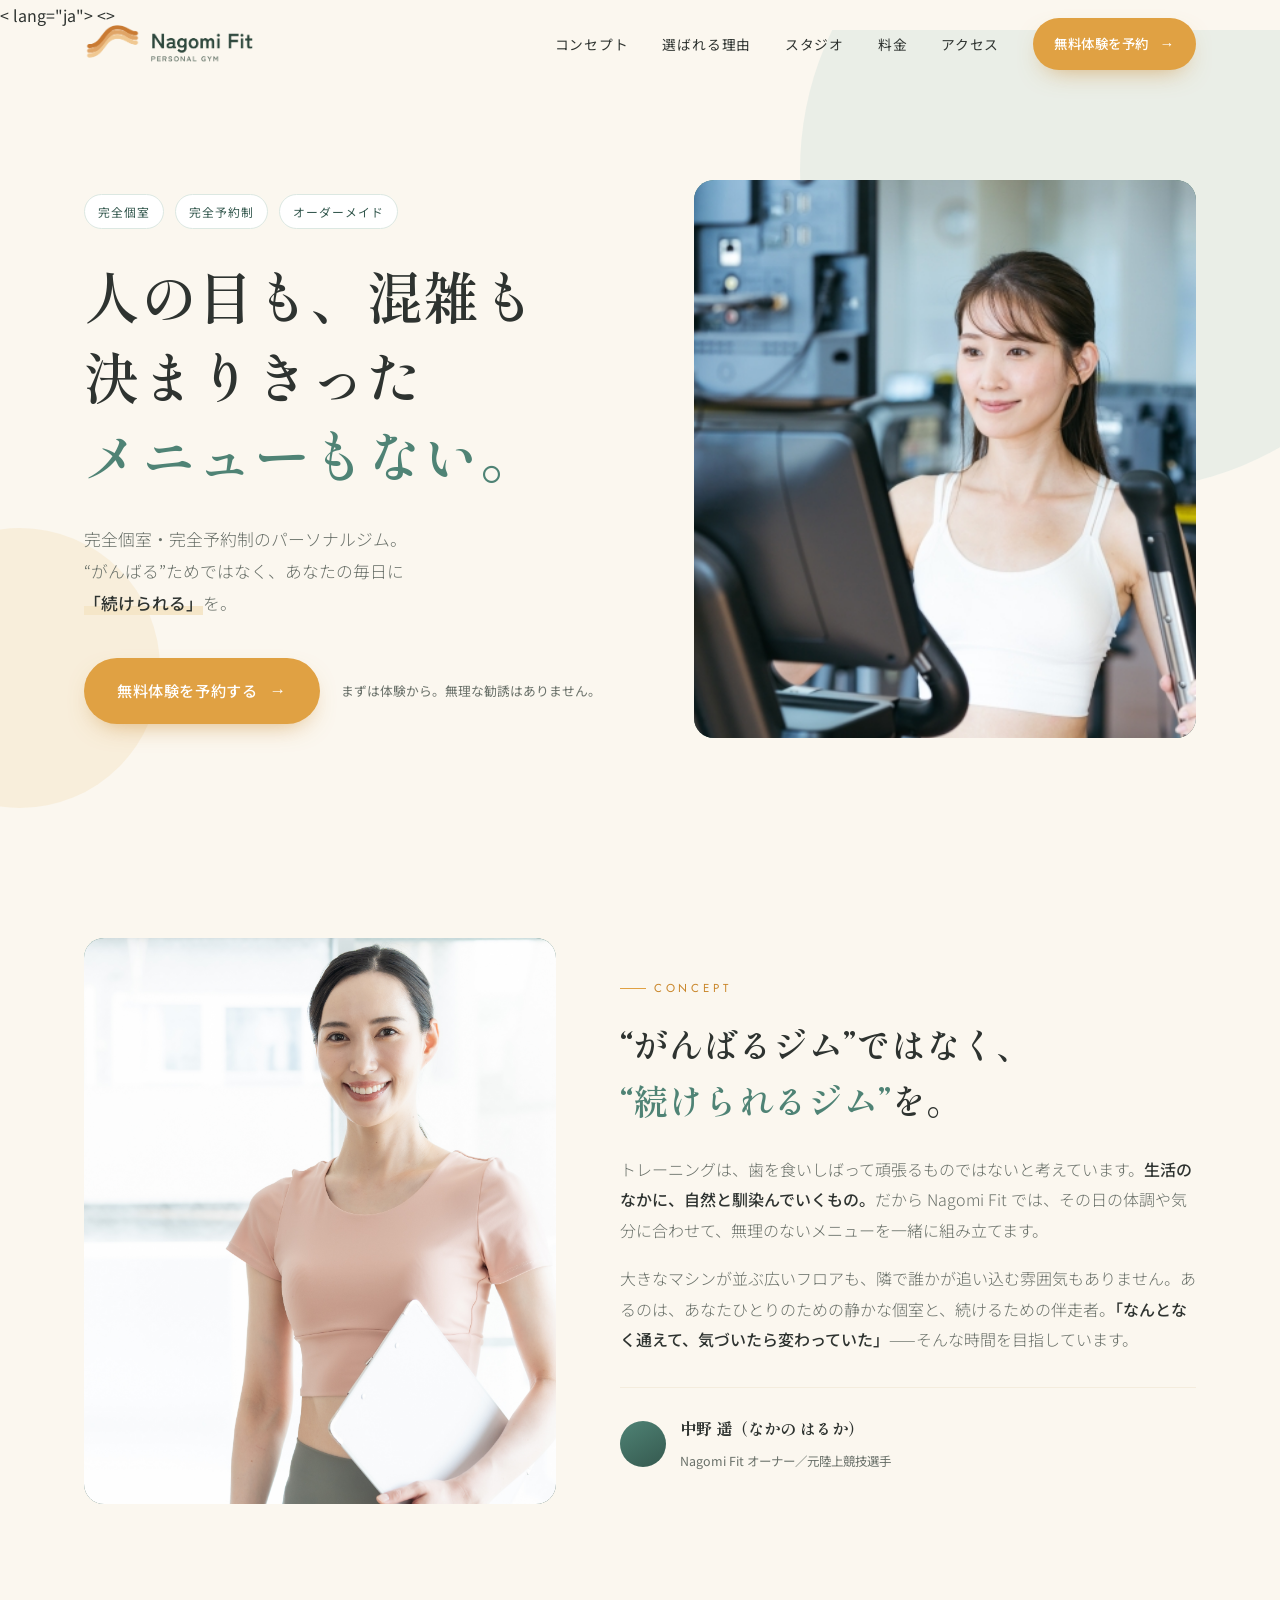
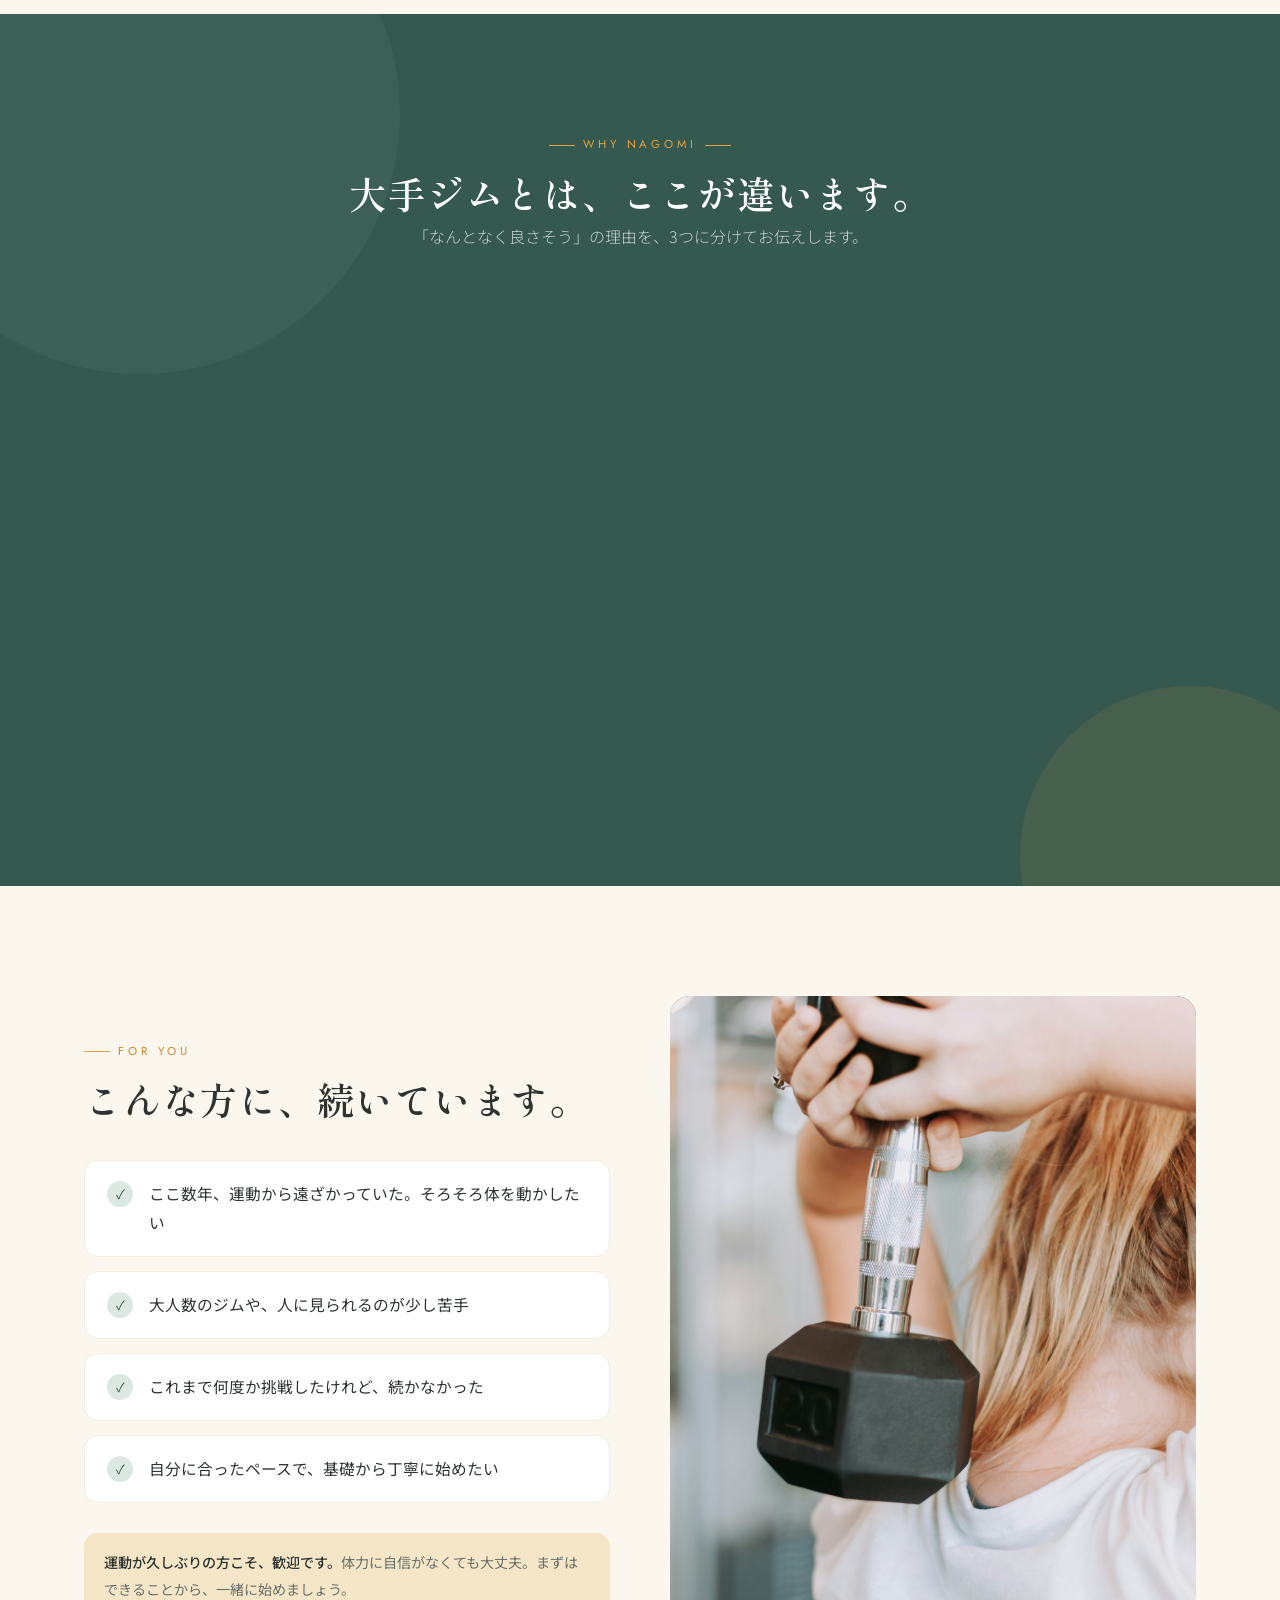
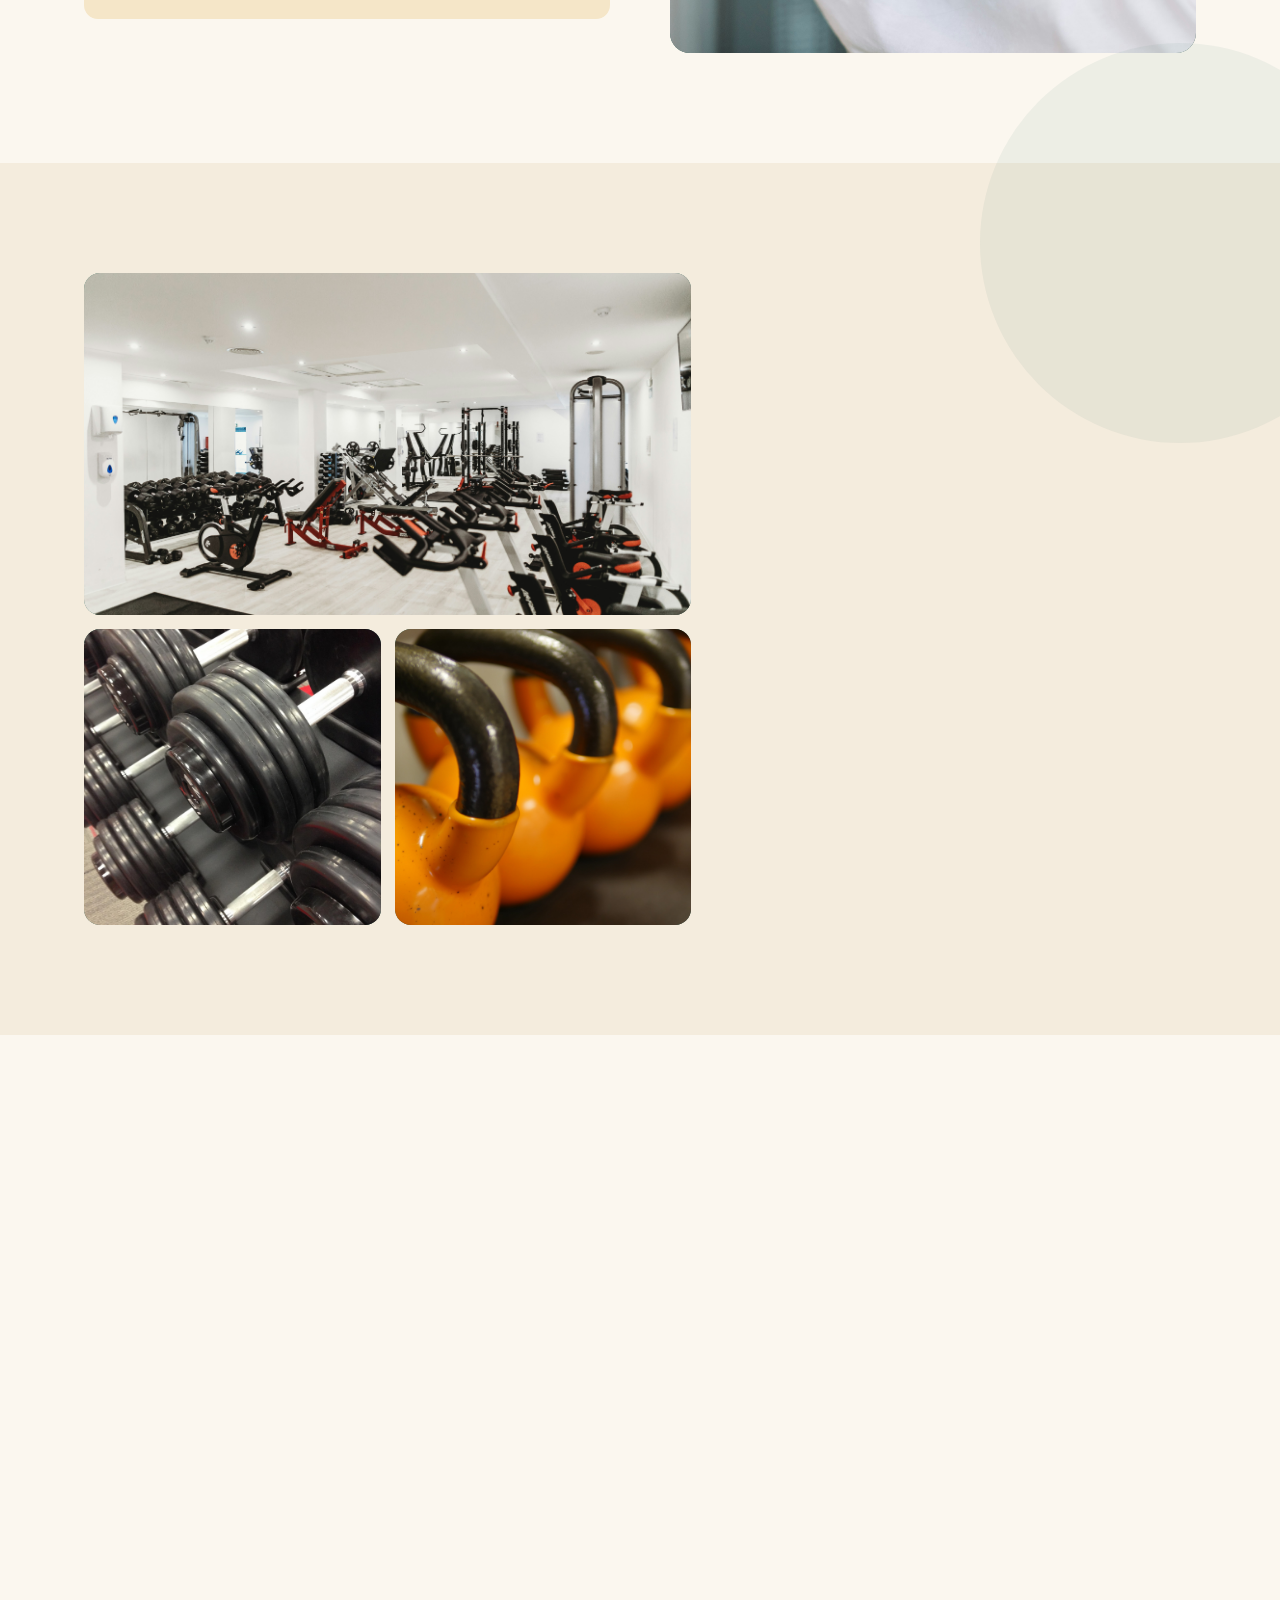
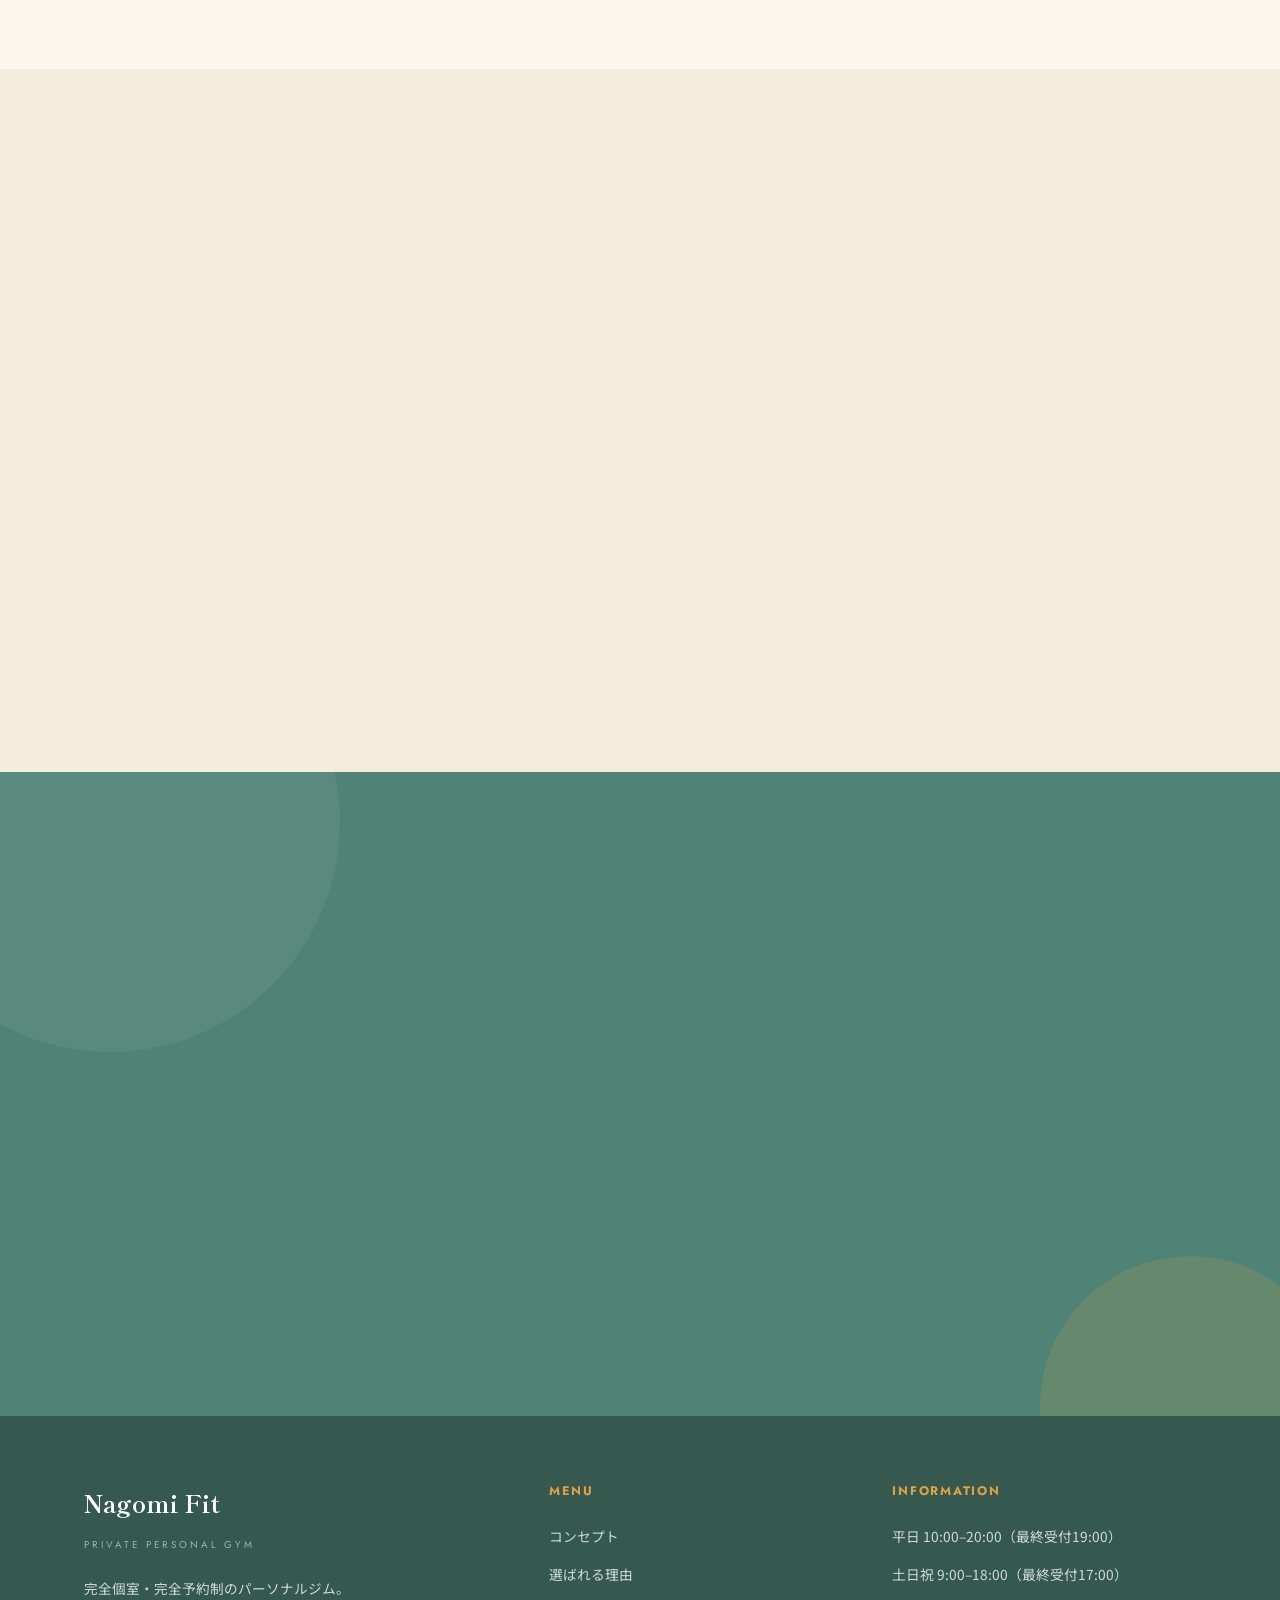
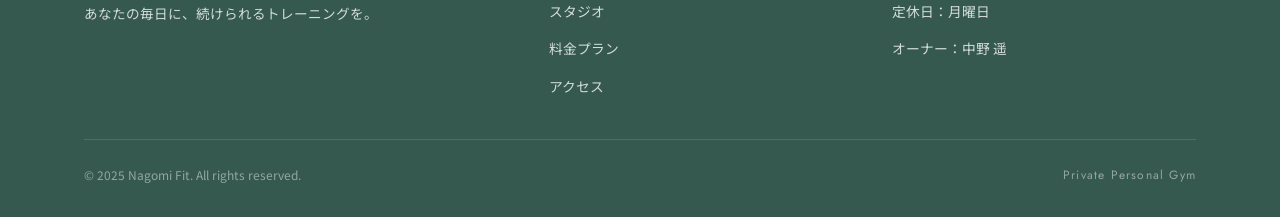
==== commit bae6fcb4: "タグを修正" ====
--- a/index.html
+++ b/index.html
@@ -1,5 +1,5 @@
 <!DOCTYPE html>
-<html lang="ja">
+< lang="ja">
 <head>
 <meta charset="UTF-8">
 <meta name="viewport" content="width=device-width, initial-scale=1.0">
@@ -16,7 +16,7 @@
 <link href="https://fonts.googleapis.com/css2?family=Shippori+Mincho:wght@500;600;700&family=Noto+Sans+JP:wght@300;400;500;700&family=Jost:wght@300;400;500&display=swap" rel="stylesheet">
 <link rel="stylesheet" href="css/style.css">
 </head>
-<body>
+<>
 
 <!-- ===== HEADER ===== -->
 <header id="site-header">
@@ -47,23 +47,19 @@
       <div class="hero-tag">
         <span>完全個室</span><span>完全予約制</span><span>オーダーメイド</span>
       </div>
-      <h1>人の目も、混雑も<br>決まりきった<br>メニューもない。</h1>
-      <p class="sub">完全個室・完全予約制のパーソナルジム。<br>“がんばる”ためではなく、あなたの毎日に<strong><br>「続けられる」</strong>を。</p>
+      <h1>人の目も、混雑も<br>決まりきった<br><em>メニューもない。</em></h1>
+      <p class="sub">完全個室・完全予約制のパーソナルジム。<br>“がんばる”ためではなく、あなたの毎日に<br><strong>「続けられる」</strong>を。</p>
       <div class="hero-actions">
+
         <a class="btn" href="trial.html">無料体験を予約する<span class="arw">→</span></a>
         <span class="note">まずは体験から。無理な勧誘はありません。</span>
       </div>
     </div>
     <div class="hero-visual reveal">
-      <!-- 写真の入れ方：.ph の中に <img> を1つ入れるだけ（ラベルと模様は自動で消えます） -->
+      <!-- 写真は .ph-main の中に <img> を並べる。自動で交互に切り替わる仕様。 -->
       <div class="ph ph-main">
         <img src="img/1.jpg" alt="完全個室でのトレーニング風景">
-      </div>
-      <div class="ph ph-sub">
         <img src="img/1no2.jpg" alt="トレーニングの様子">
-      </div>
-      <div class="float-badge">
-        <b>1</b><span>完全個室・1室のみ</span>
       </div>
     </div>
   </div>
@@ -72,9 +68,10 @@
 <!-- ===== CONCEPT ===== -->
 <section class="concept" id="concept">
   <div class="wrap concept-grid">
-    <div class="ph ph-portrait reveal">
+    <div class="ph ph-portrait cap-keep reveal">
       <img src="img/2.jpg" alt="オーナー・トレーナー 中野 遥">
-      <div class="cap">OWNER<small>オーナー・トレーナー 中野 遥</small></div>
+      <div class="cap">OWNER<small>オーナー・トレーナー 中野 遥</small>
+      </div>
     </div>
     <div class="concept-body reveal">
       <span class="eyebrow">Concept</span>
@@ -246,7 +243,7 @@
   <div class="wrap">
     <div class="head reveal">
       <span class="eyebrow center">Voice</span>
-      <h2 class="sec-title">通う方の声</h2>
+      <h2 class="sec-title">お客様の声</h2>
     </div>
     <div class="v-grid">
       <div class="vcard reveal">
@@ -380,41 +377,6 @@
   </div>
 </footer>
 
-<script>
-  // header scroll state
-  const header=document.getElementById('site-header');
-  const onScroll=()=>header.classList.toggle('scrolled',window.scrollY>40);
-  onScroll();window.addEventListener('scroll',onScroll,{passive:true});
-
-  // mobile menu
-  const burger=document.getElementById('burger');
-  const menu=document.getElementById('menu');
-  burger.addEventListener('click',()=>{
-    const open=menu.classList.toggle('open');
-    burger.classList.toggle('open',open);
-    burger.setAttribute('aria-expanded',open);
-    burger.setAttribute('aria-label',open?'メニューを閉じる':'メニューを開く');
-  });
-  menu.querySelectorAll('a').forEach(a=>a.addEventListener('click',()=>{
-    menu.classList.remove('open');burger.classList.remove('open');
-    burger.setAttribute('aria-expanded',false);
-  }));
-
-  // faq accordion
-  document.querySelectorAll('.faq-q').forEach(q=>{
-    q.addEventListener('click',()=>{
-      const item=q.parentElement;
-      const a=item.querySelector('.faq-a');
-      const open=item.classList.toggle('open');
-      a.style.maxHeight=open?a.scrollHeight+'px':null;
-    });
-  });
-
-  // scroll reveal
-  const io=new IntersectionObserver((entries)=>{
-    entries.forEach(e=>{if(e.isIntersecting){e.target.classList.add('in');io.unobserve(e.target);}});
-  },{threshold:.14});
-  document.querySelectorAll('.reveal').forEach(el=>io.observe(el));
-</script>
+<script src="js/script.js"></script>
 </body>
 </html>
--- a/css/style.css
+++ b/css/style.css
@@ -101,7 +101,8 @@
     transition:background .4s ease,box-shadow .4s ease,padding .4s ease;
     padding:18px 0;
   }
-  header.scrolled{background:rgba(251,247,239,.92);backdrop-filter:blur(8px);box-shadow:0 1px 0 rgba(46,51,48,.06);padding:12px 0}
+  header.scrolled{background:rgba(251,247,239,.96);box-shadow:0 1px 0 rgba(46,51,48,.06);padding:12px 0}
+  
   .nav{display:flex;align-items:center;justify-content:space-between}
   .menu{display:flex;align-items:center;gap:2.1rem}
   .menu a.link{font-size:.86rem;letter-spacing:.06em;color:var(--ink);position:relative;padding:.2em 0}
@@ -134,8 +135,10 @@
   .hero p.sub{margin:1.9rem 0 2.4rem;font-size:1.05rem;color:var(--ink-soft);font-weight:300;max-width:26em}
   .hero-actions{display:flex;align-items:center;gap:1.3rem;flex-wrap:wrap}
   .hero-actions .note{font-size:.8rem;color:var(--ink-soft)}
+
   /* hero visual */
-  .hero-visual{position:relative}
+
+/* ---------- 写真枠の土台（全セクション共通） ---------- */
   .ph{
     position:relative;border-radius:20px;overflow:hidden;
     background:linear-gradient(150deg,var(--green) 0%,var(--green-deep) 100%);
@@ -148,21 +151,25 @@
      z-index:1}
   .ph .cap{position:relative;z-index:2;color:rgba(255,255,255,.9);padding:18px 20px;font-size:.72rem;letter-spacing:.14em;font-family:var(--latin);text-transform:uppercase}
   .ph .cap small{display:block;font-family:var(--sans);letter-spacing:.02em;font-size:.72rem;opacity:.75;text-transform:none;margin-top:2px}
-  .hero-visual .ph-main{aspect-ratio:4/5}
-  .hero-visual .ph-sub{
-    aspect-ratio:1/1;position:absolute;width:44%;bottom:-26px;left:-30px;
-    border:6px solid var(--cream);border-radius:18px;
-    background:linear-gradient(150deg,var(--amber) 0%,var(--amber-deep) 100%);
-  }
-  .hero-visual .ph-sub::after{background:repeating-linear-gradient(45deg,rgba(255,255,255,.06) 0 2px,transparent 2px 20px)}
-  .float-badge{
-    position:absolute;top:22px;right:-14px;z-index:3;
-    background:#fff;border-radius:14px;padding:14px 18px;
-    box-shadow:0 18px 40px -20px rgba(46,51,48,.4);
-    text-align:center;
-  }
-  .float-badge b{font-family:var(--serif);color:var(--green);font-size:1.5rem;display:block;line-height:1}
-  .float-badge span{font-size:.68rem;color:var(--ink-soft);letter-spacing:.04em}
+
+  /* ---------- hero visual ---------- */
+  .hero-visual{position:relative;}
+  .hero-visual .ph-main{aspect-ratio:4.5/5}
+
+  /* 2枚をクロスフェード：1枚目を土台に、2枚目が重なって出入りする */
+  .ph-main img:nth-of-type(1){opacity:1}
+  .ph-main img:nth-of-type(2){opacity:0;animation:heroCross 12s infinite}
+
+  @keyframes heroCross{
+    0%,  42% {opacity:0}
+    50%, 92% {opacity:1}
+    100%     {opacity:0}
+  }
+
+  @media (prefers-reduced-motion:reduce){
+    .ph-main img:nth-of-type(2){animation:none}
+  }
+
 
   /* ---------- concept ---------- */
   .concept{padding:110px 0}
@@ -365,10 +372,15 @@
     .hero-grid,.concept-grid,.foryou-grid,.studio-grid,.faq-grid,.access-grid{grid-template-columns:1fr}
     .diff-grid,.plans,.v-grid{grid-template-columns:1fr}
     .hero{padding:130px 0 80px}
-    .hero-visual{width:min(400px,100%);margin:34px auto 40px}
-    .hero-visual .ph-sub{left:0;bottom:-18px;width:40%}
+    .hero-grid{gap:0}
+    .hero-copy{display:contents}
+    .hero-tag{order:1}
+    .hero h1{order:2}
+    .hero-visual{order:3; width:min(400px,100%); margin:28px auto 32px}
+    .hero p.sub{order:4}
+    .hero-actions{order:5}
     .concept-grid .ph-portrait{width:min(360px,100%);margin:0 auto}
-    .foryou .ph-tall{width:min(380px,100%);margin:0 auto}
+    .foryou .ph-tall{width:100%; aspect-ratio:16/9; margin:0 0 1.8rem; order:-1}
     .studio-body{order:-1}
     .plan.feat{order:-1}
     .menu{
@@ -384,15 +396,13 @@
     .burger.open span:nth-child(3){transform:translateY(-7px) rotate(-45deg)}
     .nav-cta{display:none}
     .menu .nav-cta{display:inline-flex}
-    .float-badge{top:14px;right:10px}
   }
   @media(max-width:560px){
     .wrap{padding:0 20px}
     .hero h1 em{white-space:normal}
     .hero-visual{width:min(320px,100%);margin:30px auto 34px}
+    
     .hero-visual .ph-sub{width:38%}
-    .float-badge{top:10px;right:8px;padding:11px 14px}
-    .float-badge b{font-size:1.3rem}
     .foot-grid{grid-template-columns:1fr;gap:28px}
     .hours-table th{width:6.5em}
     .studio-photos{grid-template-columns:1fr 1fr}
@@ -429,3 +439,20 @@
   .field-row{grid-template-columns:1fr}
 }
 
+/* ---------- 日本語の可読性：小さめ本文は400に ---------- */
+.dcard p,
+.vcard p,
+.faq-a p,
+.plan ul,
+.foryou-note,
+.foot-logo p,
+.foot-col ul{font-weight:400}
+
+/* ---------- ヒーローのサブコピーを強調 ---------- */
+.hero p.sub strong{
+  color:var(--ink);font-weight:500;
+  background:linear-gradient(transparent 62%,var(--amber-soft) 62%);
+}
+
+/* ---------- ボタンの高さを揃える ---------- */
+.btn{border:1px solid transparent}
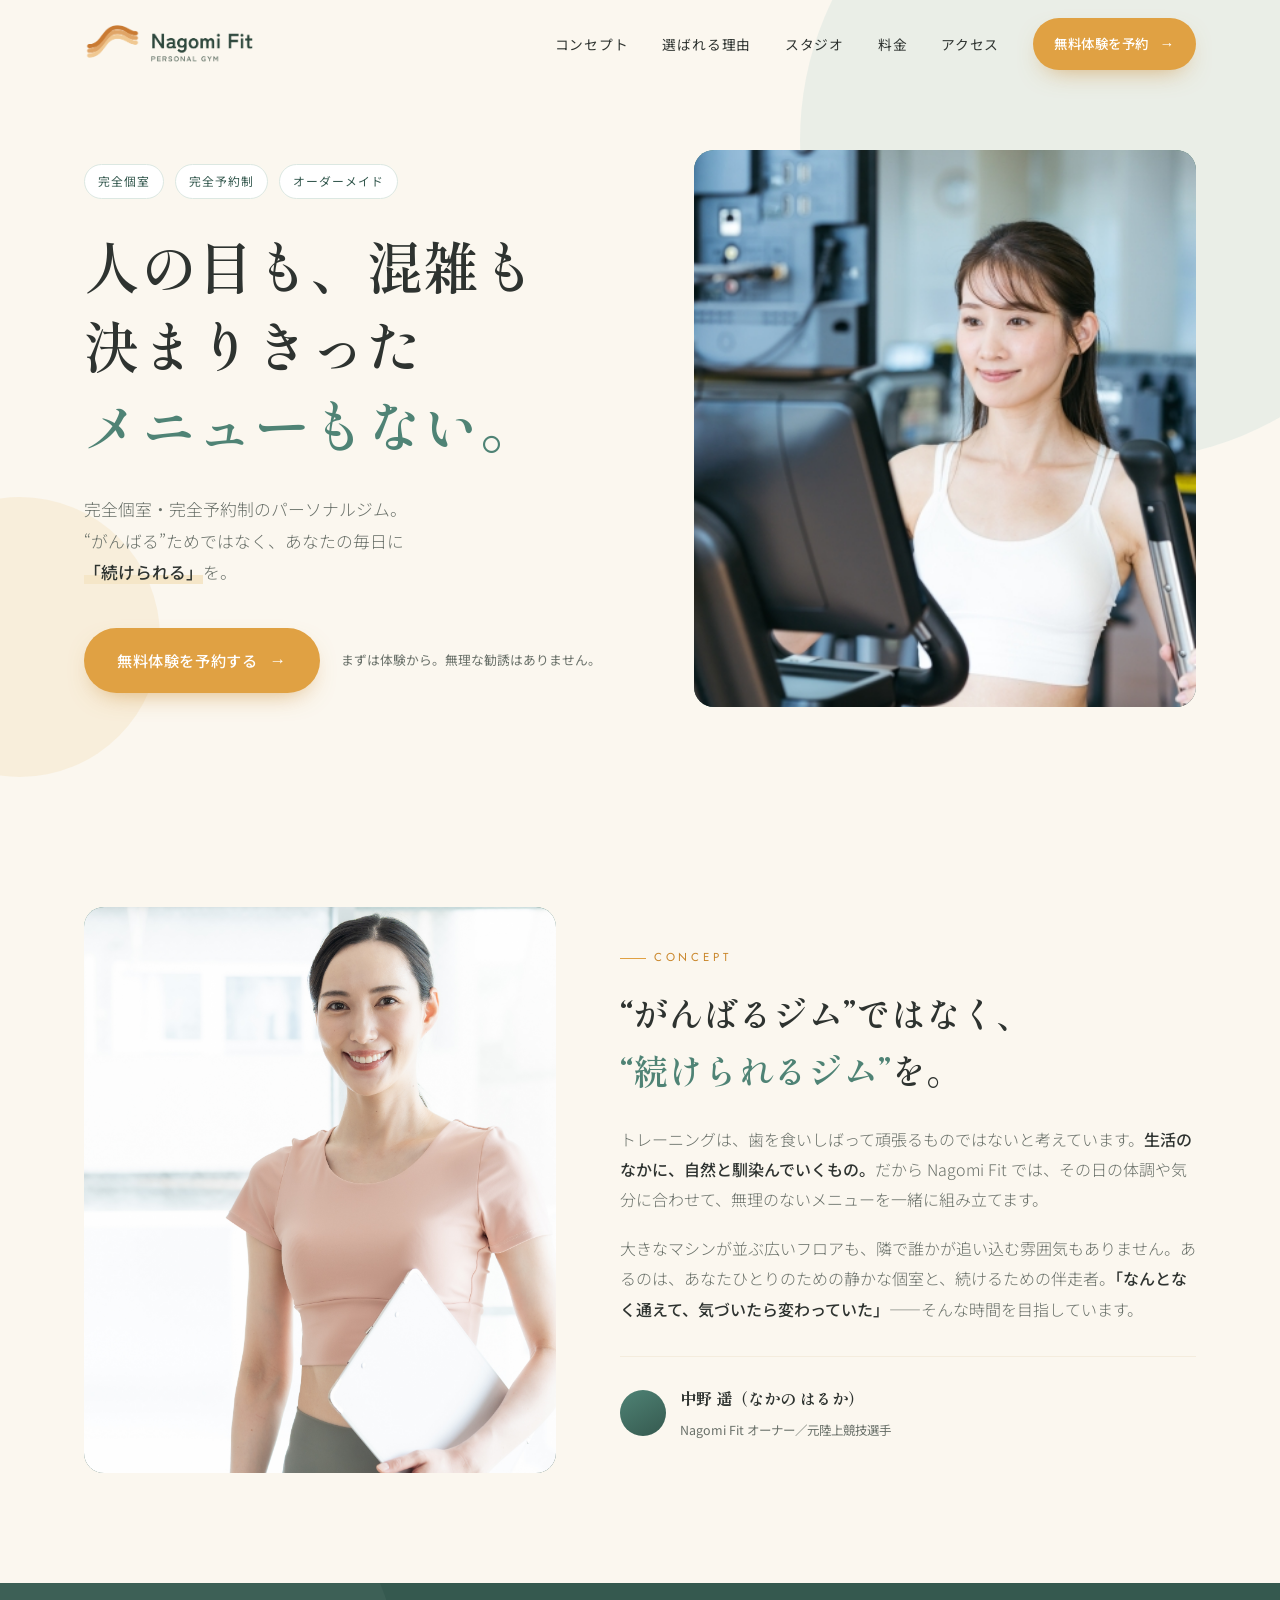
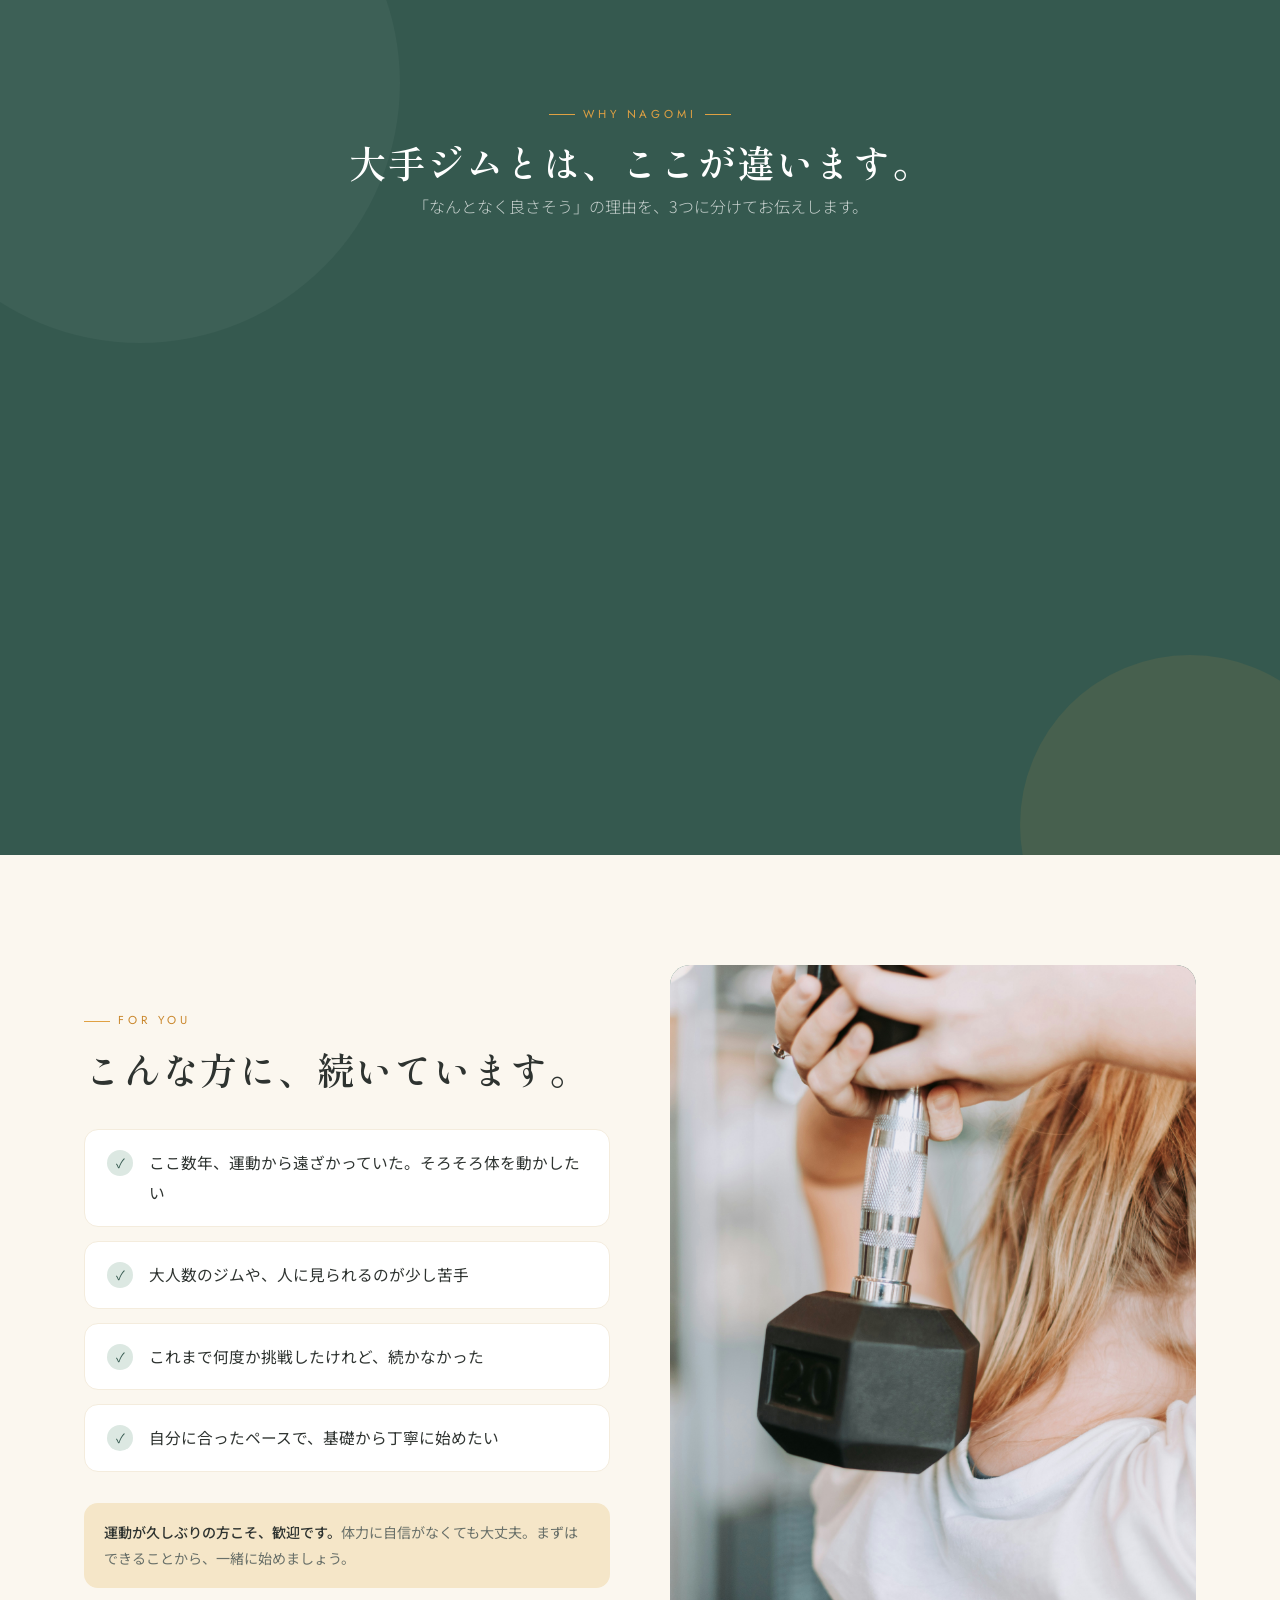
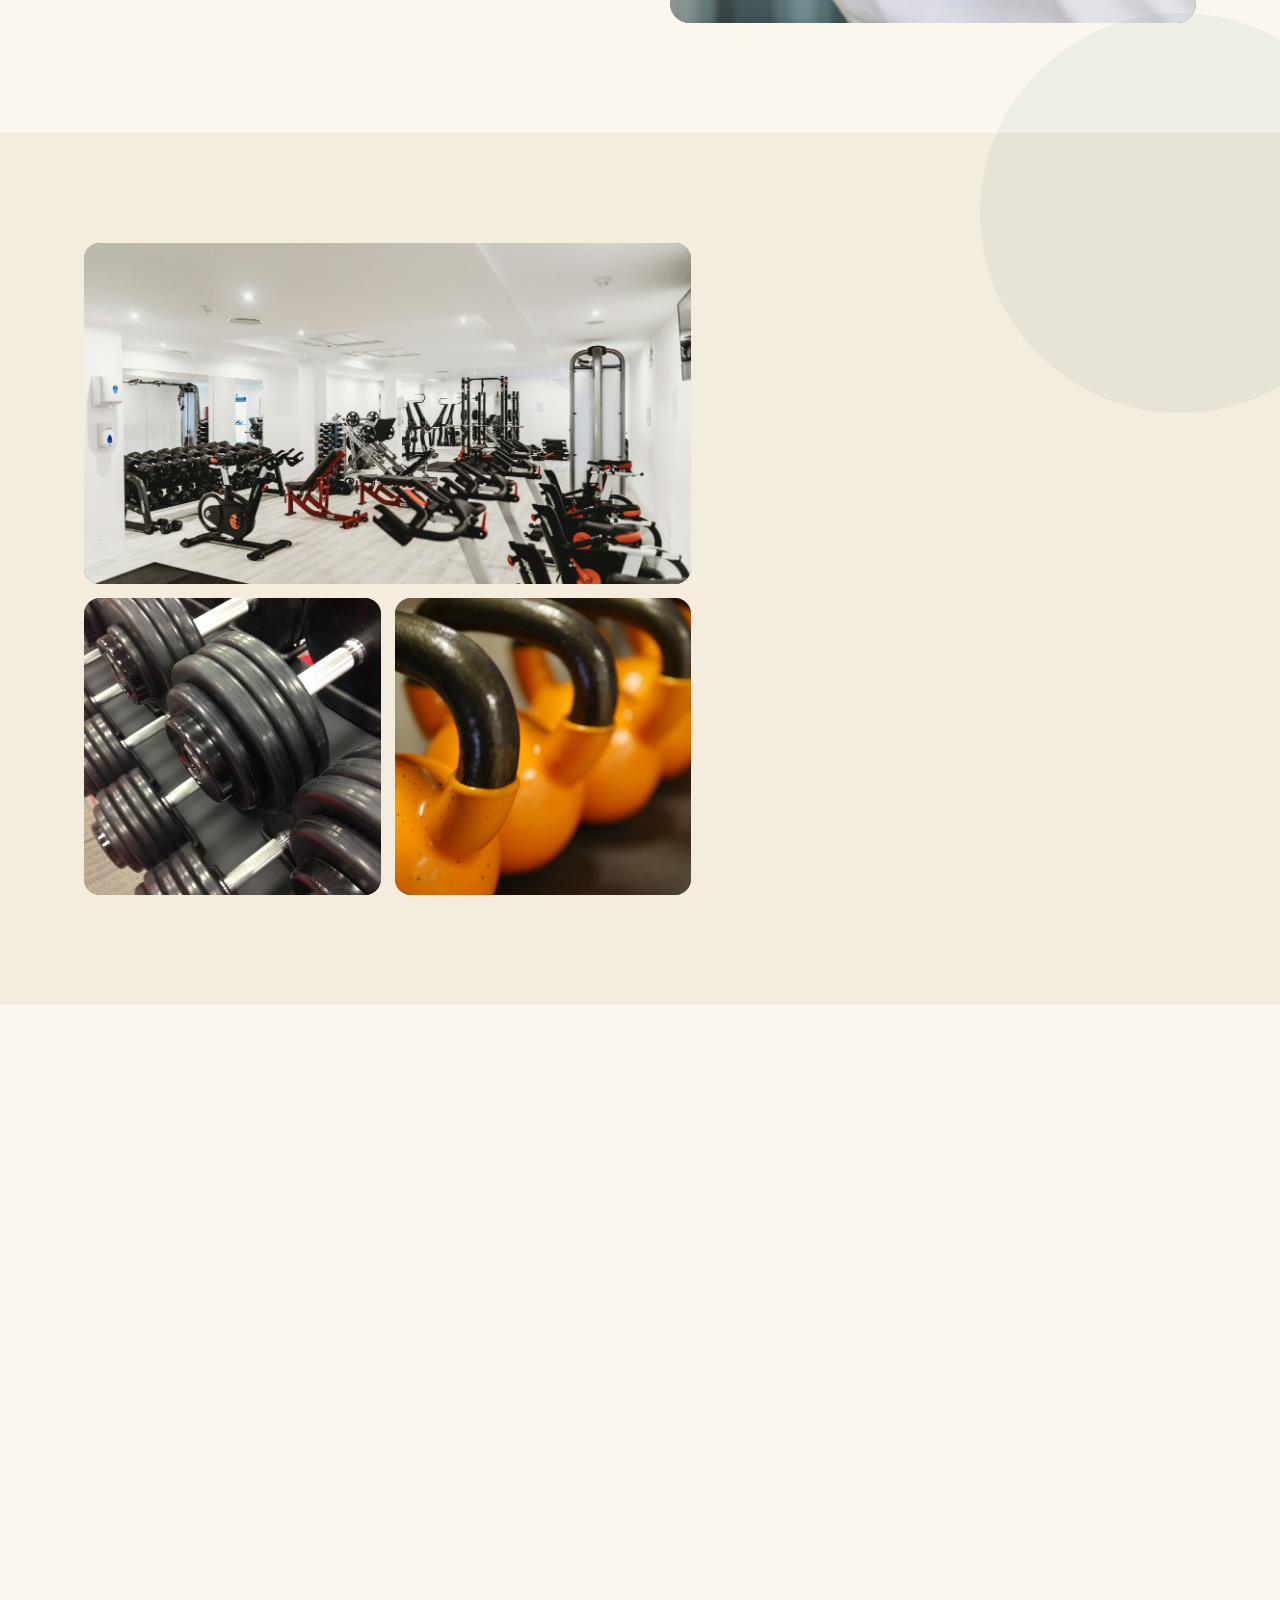
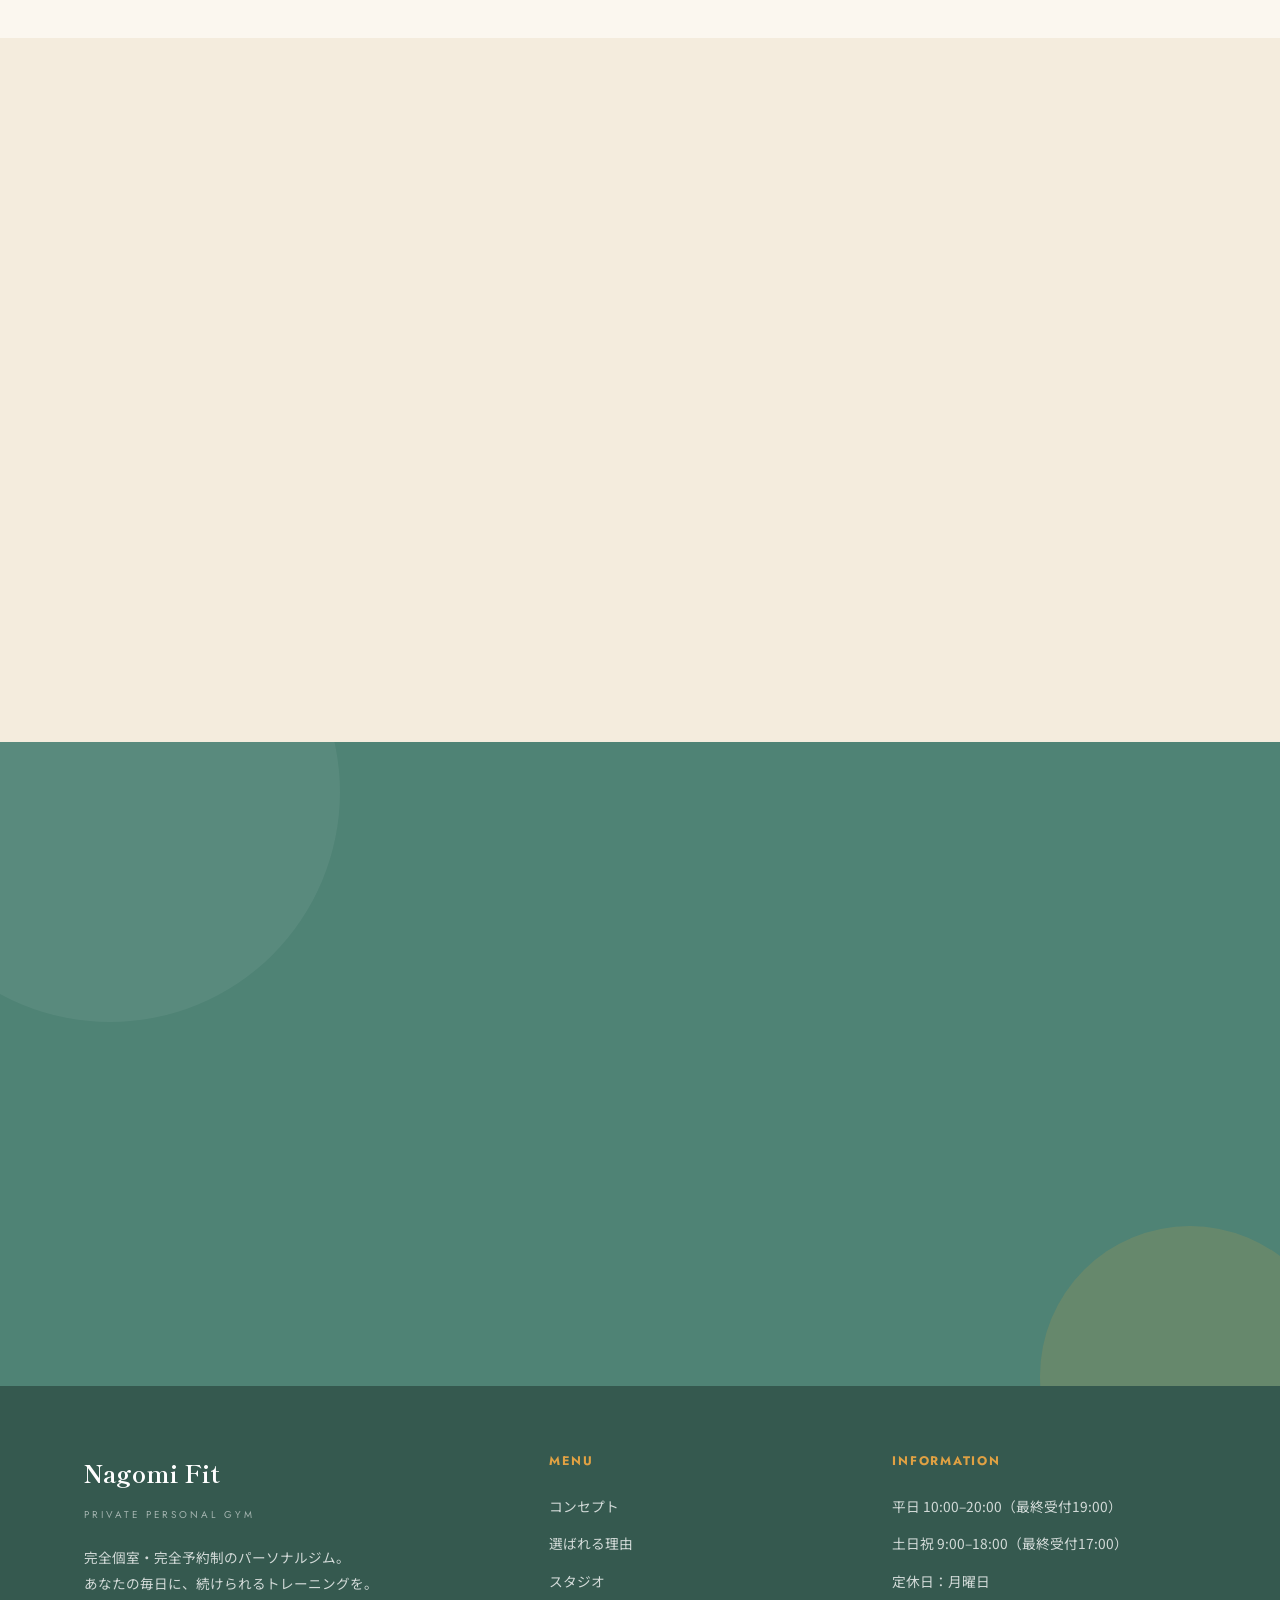
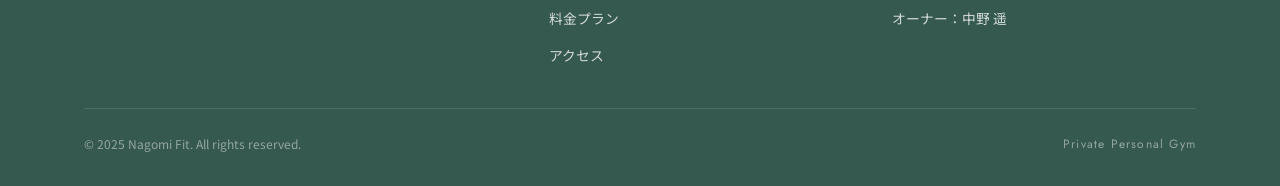
==== commit 2787c978: "Macから編集テスト" ====
--- a/index.html
+++ b/index.html
@@ -1,5 +1,5 @@
 <!DOCTYPE html>
-< lang="ja">
+<html lang="ja">
 <head>
 <meta charset="UTF-8">
 <meta name="viewport" content="width=device-width, initial-scale=1.0">
@@ -16,7 +16,7 @@
 <link href="https://fonts.googleapis.com/css2?family=Shippori+Mincho:wght@500;600;700&family=Noto+Sans+JP:wght@300;400;500;700&family=Jost:wght@300;400;500&display=swap" rel="stylesheet">
 <link rel="stylesheet" href="css/style.css">
 </head>
-<>
+<body>
 
 <!-- ===== HEADER ===== -->
 <header id="site-header">
